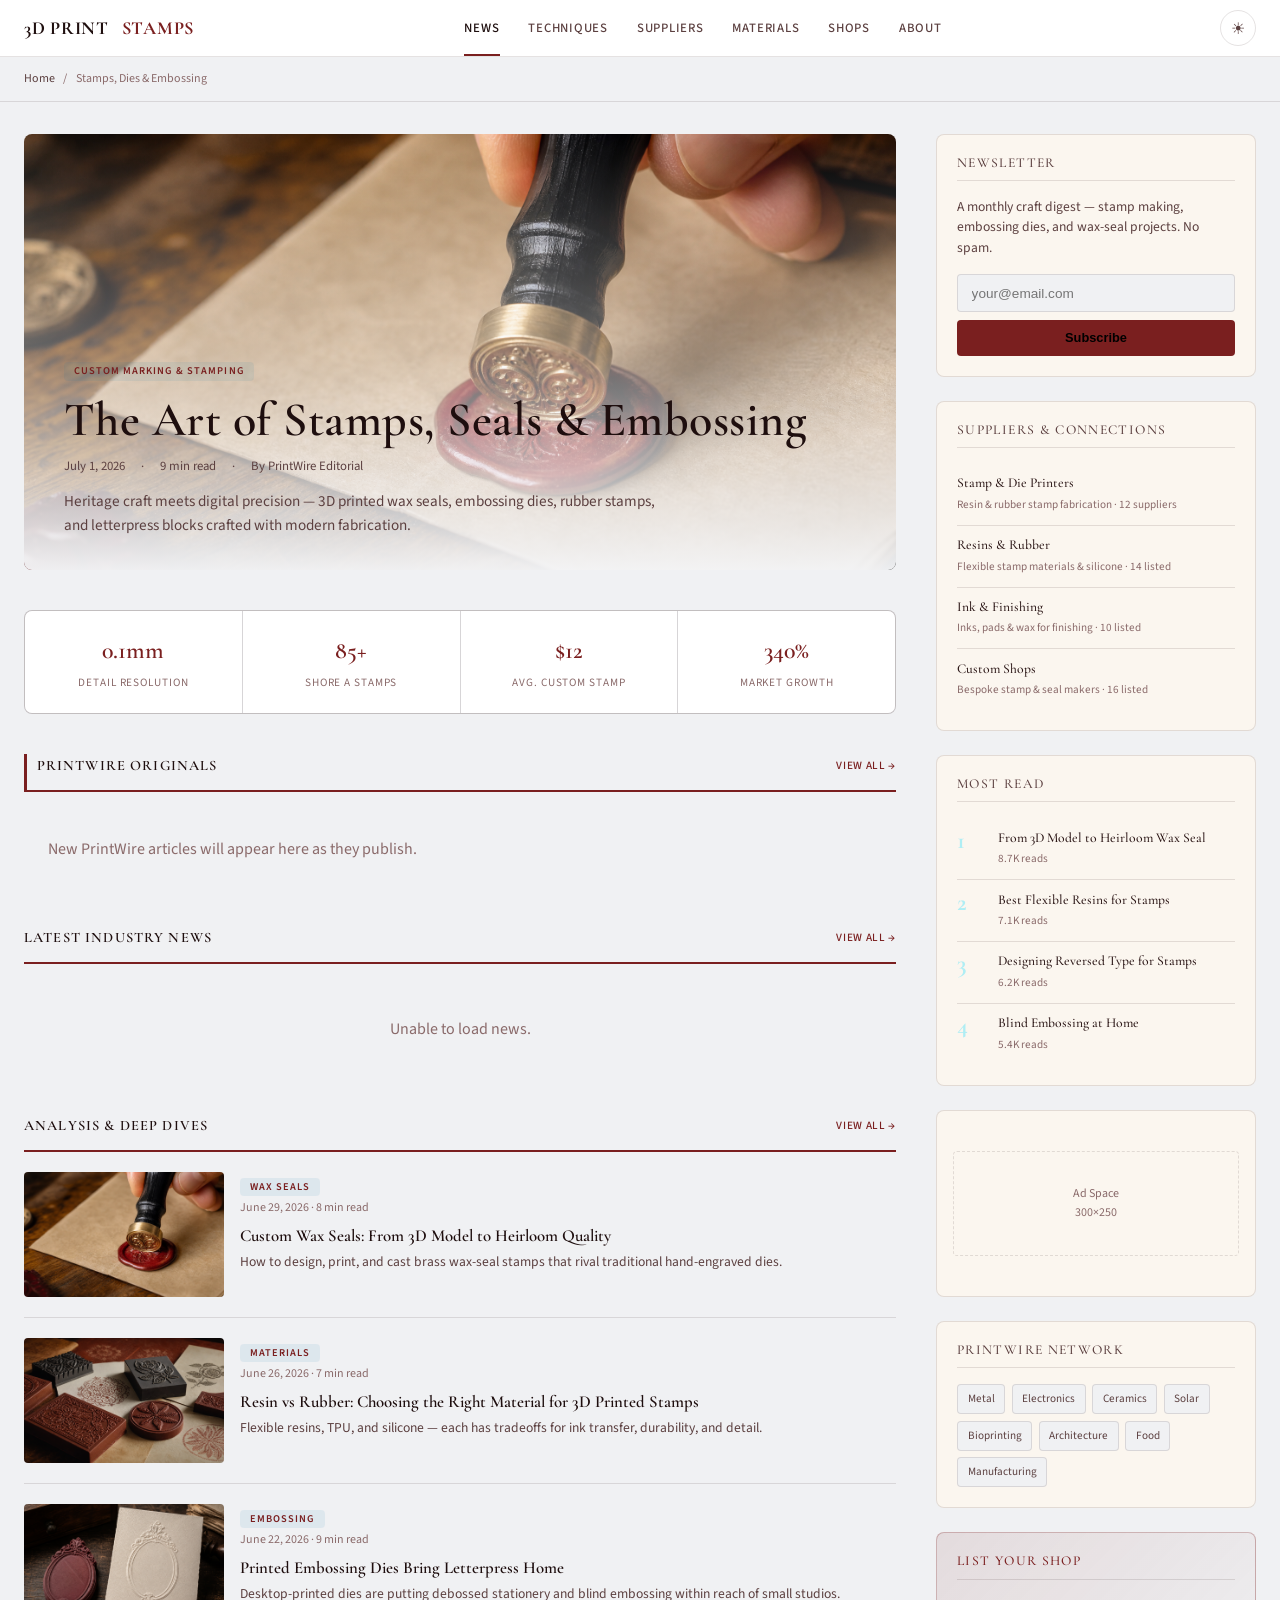
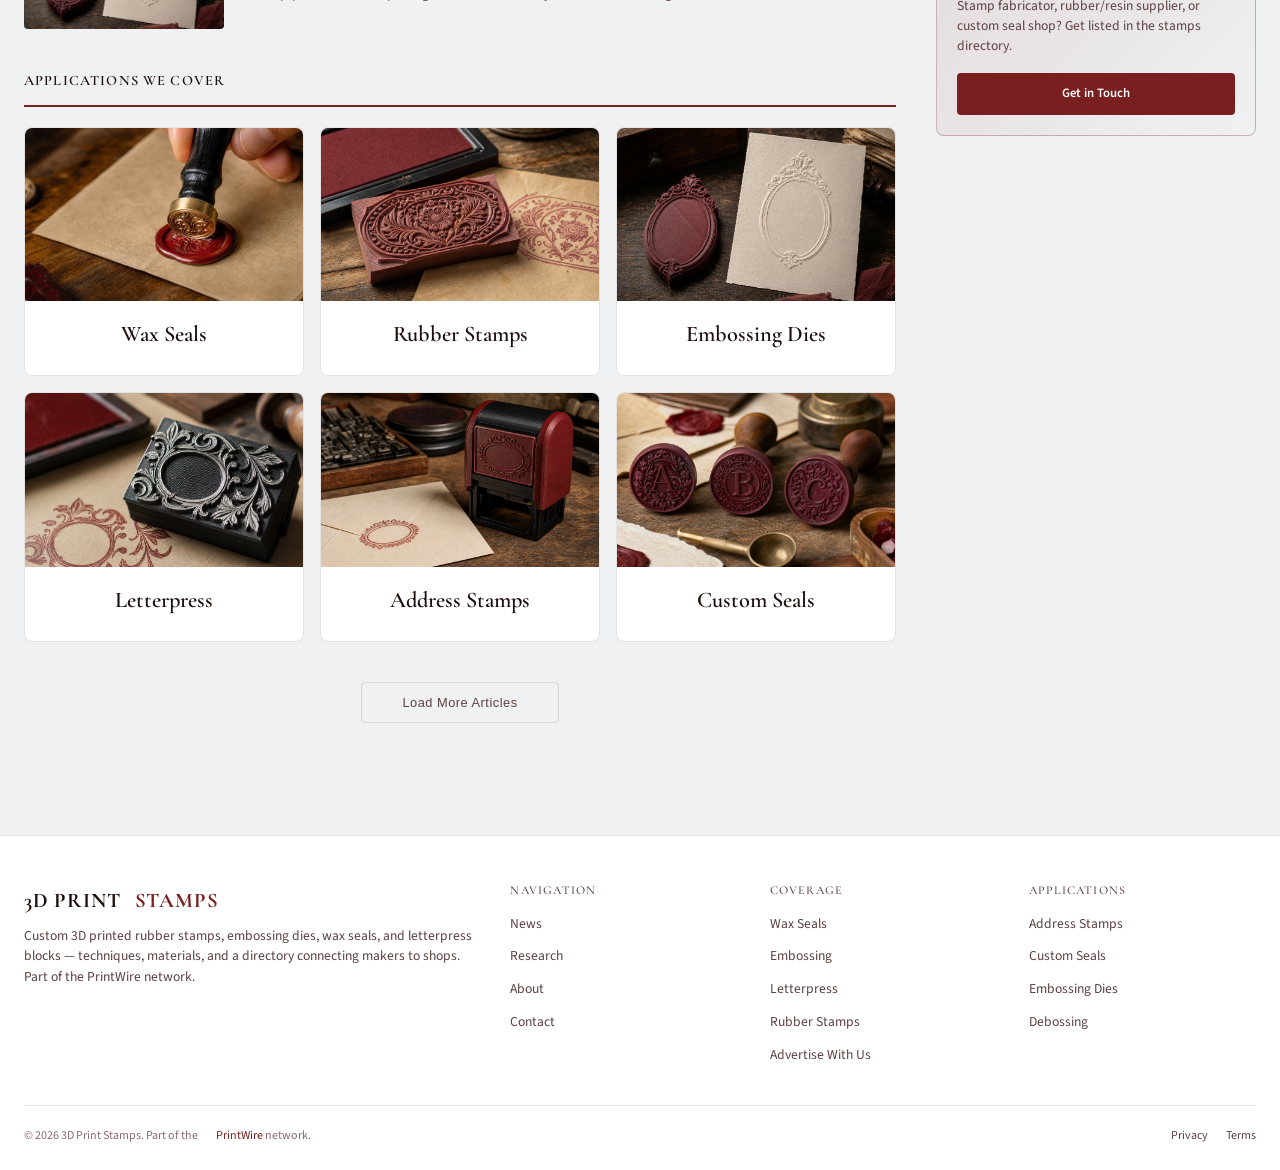
==== static/index.html @ 16e01144 "Rebuild 3dprintstamps.com onto editorial layout: Wax Seal scheme (oxblood #7A1F1F, parchment, Cormor" ====
<!DOCTYPE html>
<html lang="en">
<head>
  <meta charset="UTF-8">
  <meta name="viewport" content="width=device-width, initial-scale=1.0">
  <meta name="description" content="3D Print Stamps: custom 3D printed rubber stamps, embossing dies, wax seals, and letterpress blocks — techniques, materials, and a maker directory.">
  <title>3D Print Stamps — Stamps, Dies &amp; Embossing News &amp; Suppliers</title>
  <link rel="preconnect" href="https://fonts.googleapis.com">
  <link rel="preconnect" href="https://fonts.gstatic.com" crossorigin>
  <link href="https://fonts.googleapis.com/css2?family=Cormorant+Garamond:wght@400;500;600;700&family=Source+Sans+3:wght@400;500;600&display=swap" rel="stylesheet">
  <link rel="stylesheet" href="css/editorial.css">
  <link rel="icon" type="image/svg+xml" href="/favicon.svg">
  <meta property="og:type" content="website">
  <meta property="og:title" content="3D Print Stamps — Stamps, Dies &amp; Embossing News &amp; Suppliers">
  <meta property="og:description" content="3D Print Stamps: custom 3D printed rubber stamps, embossing dies, wax seals, and letterpress blocks — techniques, materials, and a maker directory.">
  <meta property="og:image" content="https://3dprintstamps.com/images/st01_wax_seal.png">
  <meta property="og:url" content="https://3dprintstamps.com/">
  <meta name="twitter:card" content="summary_large_image">
  <meta name="twitter:image" content="https://3dprintstamps.com/images/st01_wax_seal.png">
</head>
<body>

<header class="ed-header">
  <div class="ed-header-inner">
    <a href="index.html" class="ed-logo">
      3D&nbsp;PRINT&nbsp;<span class="ed-logo-accent">STAMPS</span>
    </a>
    <button class="ed-nav-toggle" aria-label="Menu" onclick="document.querySelector('.ed-nav').classList.toggle('open')">&#9776;</button>
    <nav class="ed-nav">
      <a href="index.html" class="active">News</a>
      <a href="/articles/">Techniques</a>
      <a href="#suppliers">Suppliers</a>
      <a href="#suppliers">Materials</a>
      <a href="#suppliers">Shops</a>
      <a href="about.html">About</a>
    </nav>
    <button class="ed-theme-toggle" id="themeToggle" aria-label="Toggle light/dark mode" title="Toggle light/dark mode">&#9790;</button>
  </div>
</header>

<div class="ed-breadcrumbs">
  <a href="index.html">Home</a> <span>/</span> Stamps, Dies &amp; Embossing
</div>

<div class="ed-layout">
  <div class="ed-main">

    <article class="ed-hero">
      <img src="images/st01_wax_seal.png" alt="3D printed wax seal and stamps">
      <div class="ed-hero-overlay"></div>
      <div class="ed-hero-content">
        <span class="ed-badge">Custom Marking &amp; Stamping</span>
        <h1><a href="#">The Art of Stamps, Seals &amp; Embossing</a></h1>
        <div class="ed-hero-meta">
          <span>July 1, 2026</span>
          <span>·</span>
          <span>9 min read</span>
          <span>·</span>
          <span>By PrintWire Editorial</span>
        </div>
        <p class="ed-hero-excerpt">Heritage craft meets digital precision — 3D printed wax seals, embossing dies, rubber stamps, and letterpress blocks crafted with modern fabrication.</p>
      </div>
    </article>

    <div class="ed-stats">
      <div class="ed-stat">
        <div class="ed-stat-value">0.1mm</div>
        <div class="ed-stat-label">Detail Resolution</div>
      </div>
      <div class="ed-stat">
        <div class="ed-stat-value">85+</div>
        <div class="ed-stat-label">Shore A Stamps</div>
      </div>
      <div class="ed-stat">
        <div class="ed-stat-value">$12</div>
        <div class="ed-stat-label">Avg. Custom Stamp</div>
      </div>
      <div class="ed-stat">
        <div class="ed-stat-value">340%</div>
        <div class="ed-stat-label">Market Growth</div>
      </div>
    </div>

    <div class="ed-section-label" style="border-left:3px solid var(--accent);padding-left:0.6rem;">
      PrintWire Originals
      <a href="/articles/">View All &rarr;</a>
    </div>
    <div class="ed-card-grid" id="pwOriginals">
      <div style="grid-column:1/-1;text-align:center;padding:2rem;color:var(--text-faint);">Loading PrintWire articles…</div>
    </div>

    <div class="ed-section-label">
      Latest Industry News
      <a href="#">View All &rarr;</a>
    </div>
    <div class="ed-card-grid" id="newsGrid">
      <div style="grid-column: 1/-1; text-align:center; padding:2rem; color:var(--text-faint);">Loading latest news…</div>
    </div>

    <div class="ed-section-label">
      Analysis &amp; Deep Dives
      <a href="#">View All &rarr;</a>
    </div>
    <div class="ed-list">
      <article class="ed-list-item">
        <img src="images/st01_wax_seal.png" alt="Wax Seals">
        <div>
          <span class="ed-badge">Wax Seals</span>
          <div class="ed-card-meta">June 29, 2026 · 8 min read</div>
          <h3><a href="#">Custom Wax Seals: From 3D Model to Heirloom Quality</a></h3>
          <p class="ed-card-excerpt">How to design, print, and cast brass wax-seal stamps that rival traditional hand-engraved dies.</p>
        </div>
      </article>
      <article class="ed-list-item">
        <img src="images/st08_rubber_resin.png" alt="Materials">
        <div>
          <span class="ed-badge">Materials</span>
          <div class="ed-card-meta">June 26, 2026 · 7 min read</div>
          <h3><a href="#">Resin vs Rubber: Choosing the Right Material for 3D Printed Stamps</a></h3>
          <p class="ed-card-excerpt">Flexible resins, TPU, and silicone — each has tradeoffs for ink transfer, durability, and detail.</p>
        </div>
      </article>
      <article class="ed-list-item">
        <img src="images/st03_embossing_die.png" alt="Embossing">
        <div>
          <span class="ed-badge">Embossing</span>
          <div class="ed-card-meta">June 22, 2026 · 9 min read</div>
          <h3><a href="#">Printed Embossing Dies Bring Letterpress Home</a></h3>
          <p class="ed-card-excerpt">Desktop-printed dies are putting debossed stationery and blind embossing within reach of small studios.</p>
        </div>
      </article>
    </div>

    <div class="ed-section-label">
      Applications We Cover
    </div>
    <div class="ed-card-grid" style="grid-template-columns: repeat(3, 1fr); gap: 1rem; margin-bottom: 2.5rem;">
      <a href="#" class="ed-card" style="text-align:center;">
        <img class="ed-card-img" src="images/st01_wax_seal.png" alt="Wax Seals">
        <div class="ed-card-body"><h3>Wax Seals</h3></div>
      </a>
      <a href="#" class="ed-card" style="text-align:center;">
        <img class="ed-card-img" src="images/st02_stamp_block.png" alt="Rubber Stamps">
        <div class="ed-card-body"><h3>Rubber Stamps</h3></div>
      </a>
      <a href="#" class="ed-card" style="text-align:center;">
        <img class="ed-card-img" src="images/st03_embossing_die.png" alt="Embossing Dies">
        <div class="ed-card-body"><h3>Embossing Dies</h3></div>
      </a>
      <a href="#" class="ed-card" style="text-align:center;">
        <img class="ed-card-img" src="images/st04_letterpress.png" alt="Letterpress">
        <div class="ed-card-body"><h3>Letterpress</h3></div>
      </a>
      <a href="#" class="ed-card" style="text-align:center;">
        <img class="ed-card-img" src="images/st06_address_stamp.png" alt="Address Stamps">
        <div class="ed-card-body"><h3>Address Stamps</h3></div>
      </a>
      <a href="#" class="ed-card" style="text-align:center;">
        <img class="ed-card-img" src="images/st05_custom_seal.png" alt="Custom Seals">
        <div class="ed-card-body"><h3>Custom Seals</h3></div>
      </a>
    </div>

    <div class="ed-load-more">
      <button>Load More Articles</button>
    </div>

  </div>

  <aside class="ed-sidebar">

    <div class="ed-sidebar-block ed-newsletter">
      <h4>Newsletter</h4>
      <p>A monthly craft digest — stamp making, embossing dies, and wax-seal projects. No spam.</p>
      <form action="https://api.web3forms.com/submit" method="POST" onsubmit="this.querySelector('button').textContent='Subscribed!';this.querySelector('button').disabled=true;">
        <input type="hidden" name="access_key" value="6f33053b-6d08-414b-9615-665f88c98da8">
        <input type="hidden" name="subject" value="Newsletter Signup — 3dprintstamps.com">
        <input type="hidden" name="from_name" value="Newsletter Signup">
        <input type="email" name="email" placeholder="your@email.com" required>
        <button type="submit">Subscribe</button>
      </form>
    </div>

    <div class="ed-sidebar-block" id="suppliers">
      <h4>Suppliers &amp; Connections</h4>
      <div class="ed-popular-item">
        <div>
          <h3><a href="#">Stamp &amp; Die Printers</a></h3>
          <div class="ed-popular-meta">Resin &amp; rubber stamp fabrication · 12 suppliers</div>
        </div>
      </div>
      <div class="ed-popular-item">
        <div>
          <h3><a href="#">Resins &amp; Rubber</a></h3>
          <div class="ed-popular-meta">Flexible stamp materials &amp; silicone · 14 listed</div>
        </div>
      </div>
      <div class="ed-popular-item">
        <div>
          <h3><a href="#">Ink &amp; Finishing</a></h3>
          <div class="ed-popular-meta">Inks, pads &amp; wax for finishing · 10 listed</div>
        </div>
      </div>
      <div class="ed-popular-item">
        <div>
          <h3><a href="#">Custom Shops</a></h3>
          <div class="ed-popular-meta">Bespoke stamp &amp; seal makers · 16 listed</div>
        </div>
      </div>
    </div>

    <div class="ed-sidebar-block">
      <h4>Most Read</h4>
      <div class="ed-popular-item">
        <span class="ed-popular-num">1</span>
        <div>
          <h3><a href="#">From 3D Model to Heirloom Wax Seal</a></h3>
          <div class="ed-popular-meta">8.7K reads</div>
        </div>
      </div>
      <div class="ed-popular-item">
        <span class="ed-popular-num">2</span>
        <div>
          <h3><a href="#">Best Flexible Resins for Stamps</a></h3>
          <div class="ed-popular-meta">7.1K reads</div>
        </div>
      </div>
      <div class="ed-popular-item">
        <span class="ed-popular-num">3</span>
        <div>
          <h3><a href="#">Designing Reversed Type for Stamps</a></h3>
          <div class="ed-popular-meta">6.2K reads</div>
        </div>
      </div>
      <div class="ed-popular-item">
        <span class="ed-popular-num">4</span>
        <div>
          <h3><a href="#">Blind Embossing at Home</a></h3>
          <div class="ed-popular-meta">5.4K reads</div>
        </div>
      </div>
    </div>

    <div class="ed-sidebar-block" style="text-align:center; color: var(--text-faint); font-size: 0.75rem; padding: 2.5rem 1rem;">
      <div style="border: 1px dashed var(--border); border-radius: 4px; padding: 2rem 1rem;">
        Ad Space<br>300×250
      </div>
    </div>

    <div class="ed-sidebar-block">
      <h4>PrintWire Network</h4>
      <div class="ed-network-links">
        <a href="https://dmls3d.com">Metal</a>
        <a href="https://3dprintcircuitry.com">Electronics</a>
        <a href="https://3dprintceramics.com">Ceramics</a>
        <a href="https://3dprintsolar.com">Solar</a>
        <a href="https://3dprinttissue.com">Bioprinting</a>
        <a href="https://3dprintarchitecture.com">Architecture</a>
        <a href="https://3dprintfood.com">Food</a>
        <a href="https://sendcutship.com">Manufacturing</a>
      </div>
    </div>

    <div class="ed-sidebar-block" style="background: linear-gradient(135deg, var(--accent-dim), transparent); border-color: var(--border-accent);">
      <h4 style="color: var(--accent);">List Your Shop</h4>
      <p style="font-size: 0.85rem; color: var(--text-dim); margin-bottom: 1rem; line-height: 1.5;">Stamp fabricator, rubber/resin supplier, or custom seal shop? Get listed in the stamps directory.</p>
      <a href="contact.html" style="display:block;text-align:center;padding:0.65rem;background:var(--accent);border-radius:4px;color:#fff;font-weight:600;font-size:0.8rem;transition:background 0.25s;" onmouseover="this.style.background='var(--accent-dark)'" onmouseout="this.style.background='var(--accent)'">Get in Touch</a>
    </div>

  </aside>
</div>

<footer class="ed-footer">
  <div class="ed-footer-inner">
    <div class="ed-footer-brand">
      <div class="ed-logo" style="font-size:1.3rem; margin-bottom: 0.5rem;">3D&nbsp;PRINT&nbsp;<span class="ed-logo-accent">STAMPS</span></div>
      <p>Custom 3D printed rubber stamps, embossing dies, wax seals, and letterpress blocks — techniques, materials, and a directory connecting makers to shops. Part of the PrintWire network.</p>
    </div>
    <div>
      <h4>Navigation</h4>
      <ul>
        <li><a href="index.html">News</a></li>
        <li><a href="/articles/">Research</a></li>
        <li><a href="about.html">About</a></li>
        <li><a href="contact.html">Contact</a></li>
      </ul>
    </div>
    <div>
      <h4>Coverage</h4>
      <ul>
        <li><a href="#">Wax Seals</a></li>
        <li><a href="#">Embossing</a></li>
        <li><a href="#">Letterpress</a></li>
        <li><a href="#">Rubber Stamps</a></li>
        <li><a href="advertise.html">Advertise With Us</a></li>
      </ul>
    </div>
    <div>
      <h4>Applications</h4>
      <ul>
        <li><a href="#">Address Stamps</a></li>
        <li><a href="#">Custom Seals</a></li>
        <li><a href="#">Embossing Dies</a></li>
        <li><a href="#">Debossing</a></li>
      </ul>
    </div>
  </div>
  <div class="ed-footer-bottom">
    <span>&copy; 2026 3D Print Stamps. Part of the <a href="https://3dprint.space" style="color:var(--accent);">PrintWire</a> network.</span>
    <span>
      <a href="#">Privacy</a>
      <a href="#">Terms</a>
    </span>
  </div>
</footer>

<script>
document.querySelector('.ed-nav-toggle')?.addEventListener('click', () => {
  document.querySelector('.ed-nav').classList.toggle('open');
});

(function() {
  const btn = document.getElementById('themeToggle');
  const root = document.documentElement;
  function setTheme(theme) {
    root.setAttribute('data-theme', theme);
    localStorage.setItem('ed-theme', theme);
    btn.innerHTML = theme === 'dark' ? '&#9790;' : '&#9728;';
    btn.title = theme === 'dark' ? 'Switch to light mode' : 'Switch to dark mode';
  }
  const saved = localStorage.getItem('ed-theme');
  setTheme(saved || 'light');
  btn.addEventListener('click', () => {
    const current = root.getAttribute('data-theme') || 'light';
    setTheme(current === 'dark' ? 'light' : 'dark');
  });
})();

(function() {
  var grid = document.getElementById('newsGrid');
  var orig = document.getElementById('pwOriginals');

  var feeds = [
    { url: 'https://news.google.com/rss/search?q=3D+printed+rubber+stamp+custom&hl=en-US&gl=US&ceid=US:en', name: 'Google News' },
    { url: 'https://news.google.com/rss/search?q=embossing+die+letterpress+3D+printing&hl=en-US&gl=US&ceid=US:en', name: 'Google News' },
    { url: 'https://news.google.com/rss/search?q=wax+seal+stamp+maker&hl=en-US&gl=US&ceid=US:en', name: 'Google News' },
    { url: 'https://3dprintingindustry.com/feed/', name: '3DPI' }
  ];

  var api = 'https://api.rss2json.com/v1/api.json?rss_url=';
  var rss = [];
  var localArts = [];
  var loaded = 0;
  var total = feeds.length;
  var fallbackImgs = ['images/st01_wax_seal.png','images/st02_stamp_block.png','images/st03_embossing_die.png','images/st04_letterpress.png','images/st05_custom_seal.png','images/st06_address_stamp.png','images/st07_die_detail.png','images/st08_rubber_resin.png','images/st09_maker_seal.png'];

  function stripHtml(html) {
    var dv = document.createElement('div'); dv.innerHTML = html;
    return dv.textContent || '';
  }
  function esc(s) {
    var dv = document.createElement('div'); dv.appendChild(document.createTextNode(s));
    return dv.innerHTML;
  }
  function card(a, i) {
    var img = a.img || fallbackImgs[i % fallbackImgs.length];
    var fb = fallbackImgs[(i+1) % fallbackImgs.length];
    var open = a.local
      ? 'onclick="location.href=\'' + esc(a.link) + '\'"'
      : 'onclick="window.open(\'' + esc(a.link) + '\',\'_blank\',\'noopener\')"';
    var linkAttrs = a.local ? 'href="' + esc(a.link) + '"'
      : 'href="' + esc(a.link) + '" target="_blank" rel="noopener"';
    var badge = a.local
      ? '<span class="ed-badge" style="background:var(--accent);color:#fff;">' + esc(a.source) + '</span>'
      : '<span class="ed-badge">' + esc(a.source) + '</span>';
    return '<article class="ed-card" style="cursor:pointer" ' + open + '>' +
      '<img class="ed-card-img" src="' + esc(img) + '" alt="" loading="lazy" onerror="this.onerror=null;this.src=\'' + fb + '\'">' +
      '<div class="ed-card-body">' + badge +
        '<div class="ed-card-meta">' + esc(a.dateStr || '') + '</div>' +
        '<h3><a ' + linkAttrs + ' onclick="event.stopPropagation()">' + esc(a.title) + '</a></h3>' +
        '<p class="ed-card-excerpt">' + esc(a.desc) + '</p>' +
      '</div></article>';
  }

  var localReady = fetch('network.json', { cache: 'no-store' })
    .then(function(r){ return r.ok ? r.json() : []; })
    .then(function(items){
      (items || []).forEach(function(it, i){
        localArts.push({ title: it.title, link: it.url, desc: it.summary || '',
          date: it.iso, dateStr: it.date, source: (it.origin || 'PrintWire'), local: true,
          img: it.img || fallbackImgs[i % fallbackImgs.length] });
      });
      if (orig) {
        orig.innerHTML = localArts.length
          ? localArts.slice(0, 6).map(card).join('')
          : '<div style="grid-column:1/-1;padding:1.5rem;color:var(--text-faint);">New PrintWire articles will appear here as they publish.</div>';
      }
    })
    .catch(function(){ if (orig) orig.innerHTML = ''; });

  var timeout = setTimeout(finish, 8000);
  feeds.forEach(function(feed) {
    fetch(api + encodeURIComponent(feed.url))
      .then(function(r){ return r.json(); })
      .then(function(data){
        if (data.status === 'ok' && data.items) {
          data.items.forEach(function(item){
            rss.push({ title: item.title, link: item.link,
              desc: stripHtml(item.description).substring(0,140) + '…',
              date: item.pubDate, source: feed.name, local: false,
              img: item.thumbnail || (item.enclosure && item.enclosure.link) || '' });
          });
        }
      })
      .catch(function(){})
      .then(function(){ loaded++; if (loaded === total) { clearTimeout(timeout); finish(); } });
  });

  var done = false;
  function finish(){ if (done) return; done = true; localReady.then(render); }
  function render(){
    if (!grid) return;
    var merged = localArts.concat(rss);
    merged.forEach(function(a){ if (!a.dateStr && a.date) a.dateStr = new Date(a.date).toLocaleDateString('en-US',{year:'numeric',month:'short',day:'numeric'}); });
    merged.sort(function(a,b){ return new Date(b.date) - new Date(a.date); });
    var top = merged.slice(0, 8);
    grid.innerHTML = top.length
      ? top.map(card).join('')
      : '<div style="grid-column:1/-1;text-align:center;padding:2rem;color:var(--text-faint);">Unable to load news.</div>';
  }
})();
</script>
</body>
</html>
---- static/css/editorial.css ----
/* ============================================
   3dprintmetal.com — Editorial Layout
   Inspired by 3dnatives.com, modernized
   ============================================ */

/* ── Shared Tokens ───────────────────────────── */
:root {
  --accent: #00a8cc;
  --accent-dark: #008fad;
  --accent-dim: rgba(0,168,204,0.12);
  --red: #e53e3e;
  --radius: 8px;
  --radius-sm: 4px;
  --font-display: 'Oswald', sans-serif;
  --font-body: 'Inter', sans-serif;
  --transition: 0.25s cubic-bezier(0.4,0,0.2,1);
}

/* ── Dark Mode (default) ─────────────────────── */
:root, [data-theme="dark"] {
  --bg: #08090f;
  --bg-surface: #0e1019;
  --bg-card: #141620;
  --bg-card-hover: #1a1d2e;
  --bg-sidebar: #0f1118;
  --text: #e2e4e8;
  --text-dim: #8a8f9d;
  --text-faint: #555a68;
  --heading: #ffffff;
  --border: rgba(255,255,255,0.06);
  --border-accent: rgba(0,168,204,0.2);
  --shadow: 0 1px 3px rgba(0,0,0,0.4);
  --shadow-hover: 0 8px 24px rgba(0,0,0,0.5);
  --header-bg: rgba(8,9,15,0.92);
  --badge-bg: rgba(0,168,204,0.12);
  --input-bg: #0a0b12;
}

/* ── Light Mode ──────────────────────────────── */
[data-theme="light"] {
  --accent: #0077a8;
  --accent-dark: #005f85;
  --accent-dim: rgba(0,119,168,0.08);
  --bg: #f5f6f8;
  --bg-surface: #ffffff;
  --bg-card: #ffffff;
  --bg-card-hover: #f0f1f3;
  --bg-sidebar: #fafbfc;
  --text: #2d3748;
  --text-dim: #5a6577;
  --text-faint: #8e96a4;
  --heading: #1a202c;
  --border: rgba(0,0,0,0.08);
  --border-accent: rgba(0,119,168,0.2);
  --shadow: 0 1px 3px rgba(0,0,0,0.06);
  --shadow-hover: 0 8px 24px rgba(0,0,0,0.1);
  --header-bg: rgba(255,255,255,0.95);
  --badge-bg: rgba(0,119,168,0.08);
  --input-bg: #f0f1f3;
}

/* System preference when no manual choice */
@media (prefers-color-scheme: light) {
  :root:not([data-theme]) {
    --accent: #0077a8;
    --accent-dark: #005f85;
    --accent-dim: rgba(0,119,168,0.08);
    --bg: #f5f6f8;
    --bg-surface: #ffffff;
    --bg-card: #ffffff;
    --bg-card-hover: #f0f1f3;
    --bg-sidebar: #fafbfc;
    --text: #2d3748;
    --text-dim: #5a6577;
    --text-faint: #8e96a4;
    --heading: #1a202c;
    --border: rgba(0,0,0,0.08);
    --border-accent: rgba(0,119,168,0.2);
    --shadow: 0 1px 3px rgba(0,0,0,0.06);
    --shadow-hover: 0 8px 24px rgba(0,0,0,0.1);
    --header-bg: rgba(255,255,255,0.95);
    --badge-bg: rgba(0,119,168,0.08);
    --input-bg: #f0f1f3;
  }
}

/* ── Reset ───────────────────────────────────── */
*,*::before,*::after { margin:0;padding:0;box-sizing:border-box; }
html { scroll-behavior:smooth; font-size:16px; }
body {
  font-family: var(--font-body);
  color: var(--text);
  background: var(--input-bg);
  line-height: 1.65;
  -webkit-font-smoothing: antialiased;
  overflow-x: hidden;
}
a { color: inherit; text-decoration: none; }
img { max-width: 100%; display: block; }

/* ── Typography ──────────────────────────────── */
h1,h2,h3,h4 { font-family: var(--font-display); font-weight: 600; line-height: 1.15; color: var(--heading); }
h1 { font-size: clamp(2rem, 5vw, 3rem); letter-spacing: 0.01em; }
h2 { font-size: clamp(1.5rem, 3.5vw, 2.2rem); }
h3 { font-size: clamp(1.1rem, 2vw, 1.4rem); }
h4 { font-size: 0.85rem; text-transform: uppercase; letter-spacing: 0.1em; color: var(--text-dim); font-weight: 500; }

/* ── Header ──────────────────────────────────── */
.ed-header {
  position: sticky; top: 0; z-index: 100;
  background: var(--header-bg);
  backdrop-filter: blur(16px);
  border-bottom: 1px solid var(--border);
}
.ed-header-inner {
  max-width: 1280px;
  margin: 0 auto;
  display: flex;
  align-items: center;
  justify-content: space-between;
  padding: 0 1.5rem;
  height: 56px;
}
.ed-logo {
  font-family: var(--font-display);
  font-size: 1.15rem;
  font-weight: 700;
  color: var(--heading);
  letter-spacing: 0.04em;
  display: flex; align-items: center; gap: 0.5rem;
}
.ed-logo-accent { color: var(--accent); }
.ed-nav { display: flex; gap: 0; align-items: center; }
.ed-nav a {
  padding: 0 0.9rem;
  font-size: 0.8rem;
  font-weight: 500;
  color: var(--text-dim);
  text-transform: uppercase;
  letter-spacing: 0.06em;
  transition: color var(--transition);
  line-height: 56px;
  position: relative;
}
.ed-nav a:hover, .ed-nav a.active { color: var(--heading); }
.ed-nav a.active::after {
  content: ''; position: absolute; bottom: 0; left: 0.9rem; right: 0.9rem;
  height: 2px; background: var(--accent);
}
.ed-nav-toggle {
  display: none; background: none; border: none; color: var(--text);
  font-size: 1.5rem; cursor: pointer; padding: 0.5rem;
}

/* Theme toggle */
.ed-theme-toggle {
  background: none; border: 1px solid var(--border);
  color: var(--text-dim); cursor: pointer;
  width: 36px; height: 36px;
  border-radius: 50%;
  display: flex; align-items: center; justify-content: center;
  font-size: 1rem;
  transition: all var(--transition);
  margin-left: 0.5rem;
  flex-shrink: 0;
}
.ed-theme-toggle:hover { border-color: var(--accent); color: var(--accent); }

/* ── Breadcrumbs ─────────────────────────────── */
.ed-breadcrumbs {
  max-width: 1280px; margin: 0 auto;
  padding: 0.75rem 1.5rem;
  font-size: 0.75rem;
  color: var(--text-faint);
  border-bottom: 1px solid var(--border);
}
.ed-breadcrumbs a { color: var(--text-dim); transition: color var(--transition); }
.ed-breadcrumbs a:hover { color: var(--accent); }
.ed-breadcrumbs span { margin: 0 0.4rem; }

/* ── Layout ──────────────────────────────────── */
.ed-layout {
  max-width: 1280px;
  margin: 0 auto;
  display: grid;
  grid-template-columns: 1fr 320px;
  gap: 2.5rem;
  padding: 2rem 1.5rem;
  align-items: start;
}
.ed-main { min-width: 0; }
.ed-sidebar { position: sticky; top: 72px; }

/* ── Hero / Featured Story ───────────────────── */
.ed-hero {
  margin-bottom: 2.5rem;
  position: relative;
  border-radius: var(--radius);
  overflow: hidden;
  background: var(--bg-card);
}
.ed-hero img {
  width: 100%;
  aspect-ratio: 16/8;
  object-fit: cover;
  display: block;
}
.ed-hero-overlay {
  position: absolute; inset: 0;
  background: linear-gradient(0deg, rgba(8,9,15,0.95) 0%, rgba(8,9,15,0.3) 50%, transparent 100%);
}
[data-theme="light"] .ed-hero-overlay {
  background: linear-gradient(0deg, rgba(245,246,248,0.97) 0%, rgba(245,246,248,0.4) 50%, transparent 100%);
}
.ed-hero-content {
  position: absolute;
  bottom: 0; left: 0; right: 0;
  padding: 2rem 2.5rem;
}
.ed-hero .ed-badge { margin-bottom: 0.75rem; }
.ed-hero h1 { margin-bottom: 0.5rem; }
.ed-hero h1 a { color: var(--heading); transition: color var(--transition); }
.ed-hero h1 a:hover { color: var(--accent); }
.ed-hero-meta {
  font-size: 0.8rem;
  color: var(--text-dim);
  display: flex; gap: 1rem; align-items: center;
}
.ed-hero-excerpt {
  margin-top: 0.75rem;
  font-size: 0.95rem;
  color: var(--text-dim);
  line-height: 1.6;
  max-width: 600px;
}

/* ── Badge / Tag ─────────────────────────────── */
.ed-badge {
  display: inline-block;
  font-size: 0.65rem;
  font-weight: 600;
  text-transform: uppercase;
  letter-spacing: 0.1em;
  padding: 0.25rem 0.6rem;
  border-radius: var(--radius-sm);
  background: var(--badge-bg);
  color: var(--accent);
  line-height: 1;
}
.ed-badge.red { background: rgba(255,68,68,0.12); color: var(--red); }

/* ── Section Label ───────────────────────────── */
.ed-section-label {
  font-family: var(--font-display);
  font-size: 0.9rem;
  font-weight: 600;
  text-transform: uppercase;
  letter-spacing: 0.08em;
  color: var(--heading);
  margin-bottom: 1.25rem;
  padding-bottom: 0.75rem;
  border-bottom: 2px solid var(--accent);
  display: flex;
  align-items: center;
  justify-content: space-between;
}
.ed-section-label a {
  font-family: var(--font-body);
  font-size: 0.7rem;
  font-weight: 500;
  color: var(--accent);
  text-transform: uppercase;
  letter-spacing: 0.06em;
}

/* ── Article Cards ───────────────────────────── */
.ed-card-grid {
  display: grid;
  grid-template-columns: repeat(2, 1fr);
  gap: 1.5rem;
  margin-bottom: 2.5rem;
}
.ed-card {
  background: var(--bg-card);
  border-radius: var(--radius);
  overflow: hidden;
  border: 1px solid var(--border);
  transition: transform var(--transition), box-shadow var(--transition), border-color var(--transition);
}
.ed-card:hover {
  transform: translateY(-2px);
  box-shadow: var(--shadow-hover);
  border-color: var(--border-accent);
}
.ed-card-img {
  aspect-ratio: 16/10;
  object-fit: cover;
  width: 100%;
}
.ed-card-body { padding: 1.25rem; }
.ed-card-body .ed-badge { margin-bottom: 0.65rem; }
.ed-card-body h3 { margin-bottom: 0.5rem; }
.ed-card-body h3 a { color: var(--heading); transition: color var(--transition); }
.ed-card-body h3 a:hover { color: var(--accent); }
.ed-card-meta {
  font-size: 0.75rem;
  color: var(--text-faint);
  margin-bottom: 0.5rem;
}
.ed-card-excerpt {
  font-size: 0.85rem;
  color: var(--text-dim);
  line-height: 1.55;
  display: -webkit-box;
  -webkit-line-clamp: 3;
  -webkit-box-orient: vertical;
  overflow: hidden;
}

/* ── Article List (compact) ──────────────────── */
.ed-list { display: flex; flex-direction: column; gap: 1.25rem; margin-bottom: 2.5rem; }
.ed-list-item {
  display: grid;
  grid-template-columns: 200px 1fr;
  gap: 1rem;
  padding-bottom: 1.25rem;
  border-bottom: 1px solid var(--border);
  align-items: start;
}
.ed-list-item:last-child { border-bottom: none; padding-bottom: 0; }
.ed-list-item img {
  aspect-ratio: 16/10;
  object-fit: cover;
  border-radius: var(--radius-sm);
  width: 100%;
}
.ed-list-item h3 { font-size: 1.05rem; margin-bottom: 0.35rem; }
.ed-list-item h3 a { color: var(--heading); transition: color var(--transition); }
.ed-list-item h3 a:hover { color: var(--accent); }

/* ── Sidebar ─────────────────────────────────── */
.ed-sidebar-block {
  background: var(--bg-sidebar);
  border: 1px solid var(--border);
  border-radius: var(--radius);
  padding: 1.25rem;
  margin-bottom: 1.5rem;
}
.ed-sidebar-block h4 {
  margin-bottom: 1rem;
  padding-bottom: 0.6rem;
  border-bottom: 1px solid var(--border);
}

/* Newsletter widget */
.ed-newsletter p { font-size: 0.85rem; color: var(--text-dim); margin-bottom: 1rem; line-height: 1.5; }
.ed-newsletter input[type="email"] {
  width: 100%;
  padding: 0.65rem 0.85rem;
  background: var(--input-bg);
  border: 1px solid var(--border);
  border-radius: var(--radius-sm);
  color: var(--text);
  font-size: 0.85rem;
  margin-bottom: 0.5rem;
  transition: border-color var(--transition);
}
.ed-newsletter input[type="email"]:focus { outline: none; border-color: var(--accent); }
.ed-newsletter button {
  width: 100%;
  padding: 0.65rem;
  background: var(--accent);
  border: none;
  border-radius: var(--radius-sm);
  color: #000;
  font-weight: 600;
  font-size: 0.8rem;
  cursor: pointer;
  transition: background var(--transition);
}
.ed-newsletter button:hover { background: var(--accent-dark); }

/* Popular posts widget */
.ed-popular-item {
  display: flex;
  gap: 0.75rem;
  padding: 0.65rem 0;
  border-bottom: 1px solid var(--border);
  align-items: start;
}
.ed-popular-item:last-child { border-bottom: none; }
.ed-popular-num {
  font-family: var(--font-display);
  font-size: 1.5rem;
  font-weight: 700;
  color: var(--accent-dim);
  line-height: 1;
  min-width: 1.8rem;
  color: rgba(0,217,255,0.3);
}
.ed-popular-item h3 { font-size: 0.85rem; font-weight: 500; line-height: 1.35; }
.ed-popular-item h3 a { color: var(--text); }
.ed-popular-item h3 a:hover { color: var(--accent); }
.ed-popular-meta { font-size: 0.7rem; color: var(--text-faint); margin-top: 0.2rem; }

/* Network links widget */
.ed-network-links { display: flex; flex-wrap: wrap; gap: 0.4rem; }
.ed-network-links a {
  font-size: 0.7rem;
  padding: 0.3rem 0.6rem;
  background: var(--input-bg);
  border: 1px solid var(--border);
  border-radius: var(--radius-sm);
  color: var(--text-dim);
  transition: all var(--transition);
}
.ed-network-links a:hover { border-color: var(--accent); color: var(--accent); }

/* ── Load More ───────────────────────────────── */
.ed-load-more {
  text-align: center;
  margin: 2rem 0;
}
.ed-load-more button {
  padding: 0.75rem 2.5rem;
  background: transparent;
  border: 1px solid var(--border);
  border-radius: var(--radius-sm);
  color: var(--text-dim);
  font-size: 0.8rem;
  font-weight: 500;
  cursor: pointer;
  letter-spacing: 0.04em;
  transition: all var(--transition);
}
.ed-load-more button:hover {
  border-color: var(--accent);
  color: var(--accent);
}

/* ── Stats Bar ───────────────────────────────── */
.ed-stats {
  display: grid;
  grid-template-columns: repeat(4, 1fr);
  gap: 1px;
  background: var(--border);
  border: 1px solid var(--border);
  border-radius: var(--radius);
  overflow: hidden;
  margin-bottom: 2.5rem;
}
.ed-stat {
  background: var(--bg-card);
  padding: 1.25rem;
  text-align: center;
}
.ed-stat-value {
  font-family: var(--font-display);
  font-size: 1.5rem;
  font-weight: 600;
  color: var(--accent);
}
.ed-stat-label {
  font-size: 0.7rem;
  text-transform: uppercase;
  letter-spacing: 0.08em;
  color: var(--text-faint);
  margin-top: 0.25rem;
}

/* ── Page Hero (inner pages) ─────────────────── */
.ed-page-hero {
  position: relative;
  border-radius: var(--radius);
  overflow: hidden;
  margin-bottom: 2.5rem;
  background: var(--bg-card);
}
.ed-page-hero img {
  width: 100%; aspect-ratio: 16/6; object-fit: cover;
}
.ed-page-hero-overlay {
  position: absolute; inset: 0;
  background: linear-gradient(0deg, rgba(8,9,15,0.9) 0%, rgba(8,9,15,0.4) 60%, transparent 100%);
}
[data-theme="light"] .ed-page-hero-overlay {
  background: linear-gradient(0deg, rgba(245,246,248,0.95) 0%, rgba(245,246,248,0.5) 60%, transparent 100%);
}
.ed-page-hero-content {
  position: absolute; bottom: 0; left: 0; right: 0;
  padding: 2rem 2.5rem;
}
.ed-page-hero h1 { margin-bottom: 0.5rem; }
.ed-page-hero p { color: var(--text-dim); font-size: 1rem; max-width: 600px; }

/* ── Content Sections ────────────────────────── */
.ed-content { max-width: 1280px; margin: 0 auto; padding: 0 1.5rem; }
.ed-content-narrow { max-width: 860px; margin: 0 auto; padding: 0 1.5rem; }
.ed-section { margin-bottom: 3rem; }
.ed-section p { color: var(--text-dim); line-height: 1.75; margin-bottom: 1rem; font-size: 0.95rem; }
.ed-section p:last-child { margin-bottom: 0; }

/* Two-column content block */
.ed-two-col {
  display: grid;
  grid-template-columns: 1fr 1fr;
  gap: 2.5rem;
  align-items: start;
  margin-bottom: 2.5rem;
}
.ed-two-col img { border-radius: var(--radius); width: 100%; }

/* Content cards (mission, values, etc.) */
.ed-content-card {
  background: var(--bg-card);
  border: 1px solid var(--border);
  border-radius: var(--radius);
  padding: 1.75rem;
  transition: border-color var(--transition);
}
.ed-content-card:hover { border-color: var(--border-accent); }
.ed-content-card h3 { margin-bottom: 0.75rem; font-size: 1.15rem; }
.ed-content-card p { margin-bottom: 0; }
.ed-content-card .ed-icon {
  font-size: 1.5rem; margin-bottom: 0.75rem; display: block;
}
.ed-grid-2 { display: grid; grid-template-columns: 1fr 1fr; gap: 1.5rem; margin-bottom: 2.5rem; }
.ed-grid-3 { display: grid; grid-template-columns: repeat(3, 1fr); gap: 1.5rem; margin-bottom: 2.5rem; }
.ed-grid-4 { display: grid; grid-template-columns: repeat(4, 1fr); gap: 1.25rem; margin-bottom: 2.5rem; }

/* Service detail cards */
.ed-service-detail {
  display: grid;
  grid-template-columns: 280px 1fr;
  gap: 1.5rem;
  background: var(--bg-card);
  border: 1px solid var(--border);
  border-radius: var(--radius);
  overflow: hidden;
  margin-bottom: 1.25rem;
  transition: border-color var(--transition);
}
.ed-service-detail:hover { border-color: var(--border-accent); }
.ed-service-detail img { width: 100%; height: 100%; object-fit: cover; }
.ed-service-detail-body { padding: 1.5rem 1.5rem 1.5rem 0; }
.ed-service-detail-body h3 { margin-bottom: 0.5rem; }

/* Timeline */
.ed-timeline { position: relative; padding-left: 2.5rem; margin-bottom: 2.5rem; }
.ed-timeline::before {
  content: ''; position: absolute; left: 0.75rem; top: 0; bottom: 0;
  width: 2px; background: var(--border);
}
.ed-timeline-step {
  position: relative; margin-bottom: 2rem; padding-bottom: 0;
}
.ed-timeline-step:last-child { margin-bottom: 0; }
.ed-timeline-num {
  position: absolute; left: -2.5rem; top: 0;
  width: 1.5rem; height: 1.5rem;
  background: var(--accent);
  color: #000;
  border-radius: 50%;
  font-size: 0.7rem;
  font-weight: 700;
  display: flex; align-items: center; justify-content: center;
}
.ed-timeline-step h3 { font-size: 1.05rem; margin-bottom: 0.35rem; }

/* Forms */
.ed-form { max-width: 100%; }
.ed-form-group { margin-bottom: 1rem; }
.ed-form-group label {
  display: block; font-size: 0.8rem; font-weight: 500;
  color: var(--text-dim); margin-bottom: 0.35rem;
}
.ed-form-group .required { color: var(--red); }
.ed-form-group input, .ed-form-group textarea, .ed-form-group select {
  width: 100%;
  padding: 0.7rem 0.9rem;
  background: var(--input-bg);
  border: 1px solid var(--border);
  border-radius: var(--radius-sm);
  color: var(--text);
  font-family: var(--font-body);
  font-size: 0.9rem;
  transition: border-color var(--transition);
}
.ed-form-group input:focus, .ed-form-group textarea:focus, .ed-form-group select:focus {
  outline: none; border-color: var(--accent);
}
.ed-form-group textarea { resize: vertical; }
.ed-form-submit {
  padding: 0.75rem 2rem;
  background: var(--accent);
  border: none;
  border-radius: var(--radius-sm);
  color: #000;
  font-weight: 600;
  font-size: 0.9rem;
  cursor: pointer;
  transition: background var(--transition);
}
.ed-form-submit:hover { background: var(--accent-dark); }

/* CTA Banner */
.ed-cta-banner {
  background: var(--bg-card);
  border: 1px solid var(--border-accent);
  border-radius: var(--radius);
  padding: 2.5rem;
  text-align: center;
  margin-bottom: 2.5rem;
}
.ed-cta-banner h2 { margin-bottom: 0.5rem; }
.ed-cta-banner p { color: var(--text-dim); margin-bottom: 1.25rem; max-width: 500px; margin-left: auto; margin-right: auto; }
.ed-cta-banner a {
  display: inline-block;
  padding: 0.75rem 2rem;
  background: var(--accent);
  color: #000;
  font-weight: 600;
  border-radius: var(--radius-sm);
  transition: background var(--transition);
}
.ed-cta-banner a:hover { background: var(--accent-dark); }

/* Package cards (advertise) */
.ed-package {
  background: var(--bg-card);
  border: 1px solid var(--border);
  border-radius: var(--radius);
  padding: 1.75rem;
  transition: border-color var(--transition);
}
.ed-package:hover { border-color: var(--border-accent); }
.ed-package h3 { margin-bottom: 0.5rem; }
.ed-package .ed-price {
  font-family: var(--font-display);
  font-size: 1.8rem; font-weight: 600;
  color: var(--accent); margin-bottom: 1rem;
}
.ed-package .ed-price span { font-size: 0.9rem; color: var(--text-faint); }
.ed-package ul {
  list-style: none; padding: 0;
}
.ed-package li {
  font-size: 0.85rem; color: var(--text-dim);
  padding: 0.4rem 0;
  border-bottom: 1px solid var(--border);
  padding-left: 1.2rem;
  position: relative;
}
.ed-package li:last-child { border-bottom: none; }
.ed-package li::before {
  content: '\2713'; position: absolute; left: 0;
  color: var(--accent); font-size: 0.75rem;
}

/* Contact info cards */
.ed-info-card {
  display: flex; gap: 1rem; align-items: start;
  padding: 1rem;
  background: var(--bg-card);
  border: 1px solid var(--border);
  border-radius: var(--radius);
}
.ed-info-card .ed-icon { font-size: 1.5rem; flex-shrink: 0; }
.ed-info-card h4 { font-size: 0.8rem; margin-bottom: 0.25rem; }
.ed-info-card p { font-size: 0.85rem; color: var(--text-dim); margin: 0; }

/* Materials list */
.ed-materials-list { list-style: none; padding: 0; }
.ed-materials-list li {
  padding: 0.5rem 0;
  border-bottom: 1px solid var(--border);
  font-size: 0.9rem;
  color: var(--text-dim);
  padding-left: 1.2rem;
  position: relative;
}
.ed-materials-list li::before {
  content: ''; position: absolute; left: 0; top: 50%;
  width: 6px; height: 6px; border-radius: 50%;
  background: var(--accent); transform: translateY(-50%);
}

@media (max-width: 768px) {
  .ed-two-col { grid-template-columns: 1fr; }
  .ed-grid-2, .ed-grid-3, .ed-grid-4 { grid-template-columns: 1fr; }
  .ed-service-detail { grid-template-columns: 1fr; }
  .ed-service-detail img { aspect-ratio: 16/9; }
  .ed-service-detail-body { padding: 1.25rem; }
  .ed-page-hero-content { padding: 1.5rem; }
}

/* ── Footer ──────────────────────────────────── */
.ed-footer {
  background: var(--bg-surface);
  border-top: 1px solid var(--border);
  padding: 3rem 1.5rem 1.5rem;
  margin-top: 3rem;
}
.ed-footer-inner {
  max-width: 1280px;
  margin: 0 auto;
  display: grid;
  grid-template-columns: 2fr 1fr 1fr 1fr;
  gap: 2rem;
}
.ed-footer-brand p { font-size: 0.85rem; color: var(--text-dim); margin-top: 0.5rem; line-height: 1.5; }
.ed-footer h4 { font-size: 0.75rem; margin-bottom: 0.75rem; }
.ed-footer ul { list-style: none; }
.ed-footer li { margin-bottom: 0.4rem; }
.ed-footer li a { font-size: 0.85rem; color: var(--text-dim); transition: color var(--transition); }
.ed-footer li a:hover { color: var(--accent); }
.ed-footer-bottom {
  max-width: 1280px;
  margin: 2rem auto 0;
  padding-top: 1.25rem;
  border-top: 1px solid var(--border);
  font-size: 0.75rem;
  color: var(--text-faint);
  display: flex;
  justify-content: space-between;
  align-items: center;
}
.ed-footer-bottom a { color: var(--text-dim); margin-left: 1rem; }
.ed-footer-bottom a:hover { color: var(--accent); }

/* ── Responsive ──────────────────────────────── */
@media (max-width: 1024px) {
  .ed-layout { grid-template-columns: 1fr; }
  .ed-sidebar { position: static; }
}
@media (max-width: 768px) {
  .ed-card-grid { grid-template-columns: 1fr; }
  .ed-list-item { grid-template-columns: 140px 1fr; }
  .ed-hero-content { padding: 1.5rem; }
  .ed-hero h1 { font-size: 1.5rem; }
  .ed-footer-inner { grid-template-columns: 1fr 1fr; }
  .ed-stats { grid-template-columns: repeat(2, 1fr); }
  .ed-nav { display: none; }
  .ed-nav.open { display: flex; flex-direction: column; position: absolute; top: 56px; left: 0; right: 0; background: var(--bg); border-bottom: 1px solid var(--border); padding: 0.5rem 0; }
  .ed-nav.open a { line-height: 2.5; padding: 0 1.5rem; }
  .ed-nav-toggle { display: block; }
}
@media (max-width: 480px) {
  .ed-list-item { grid-template-columns: 1fr; }
  .ed-list-item img { aspect-ratio: 16/9; }
  .ed-footer-inner { grid-template-columns: 1fr; }
  .ed-hero-excerpt { display: none; }
}

/* ── Daylight scheme (energy-solar): warm light default + dark toggle, SOLAR-ORANGE accent ── */
/* -- Wax Seal scheme (stamps/dies/embossing): parchment light default + dark toggle, oxblood serif -- */
:root { --font-display: 'Cormorant Garamond', Georgia, serif; --font-body: 'Source Sans 3', sans-serif; }
:root, [data-theme="light"] {
  --accent: #7A1F1F; --accent-dark: #5A1010; --accent-dim: rgba(122,31,31,0.10);
  --bg: #FBF5F0; --bg-surface: #FFFFFF; --bg-card: #FFFFFF; --bg-card-hover: #F3E9DF;
  --bg-sidebar: #FBF6EF; --text: #2A1515; --text-dim: #5C4040; --text-faint: #8A6A6A;
  --heading: #1E0E0E; --border: rgba(42,21,21,0.12); --border-accent: rgba(122,31,31,0.28);
}
[data-theme="dark"] {
  --accent: #B04A4A; --accent-dark: #7A1F1F; --accent-dim: rgba(176,74,74,0.16);
  --bg: #1A1210; --bg-surface: #241816; --bg-card: #241816; --bg-card-hover: #2E1F1C;
  --bg-sidebar: #1E1512; --text: #F2E7E2; --text-dim: #C9B0AB; --text-faint: #8B726D;
  --heading: #FFFFFF; --border: rgba(255,255,255,0.09); --border-accent: rgba(176,74,74,0.30);
}
@media (prefers-color-scheme: dark) { :root:not([data-theme]) {
  --accent: #B04A4A; --bg: #1A1210; --bg-surface: #241816; --bg-card: #241816;
  --text: #F2E7E2; --heading: #FFFFFF; --border: rgba(255,255,255,0.09);
} }
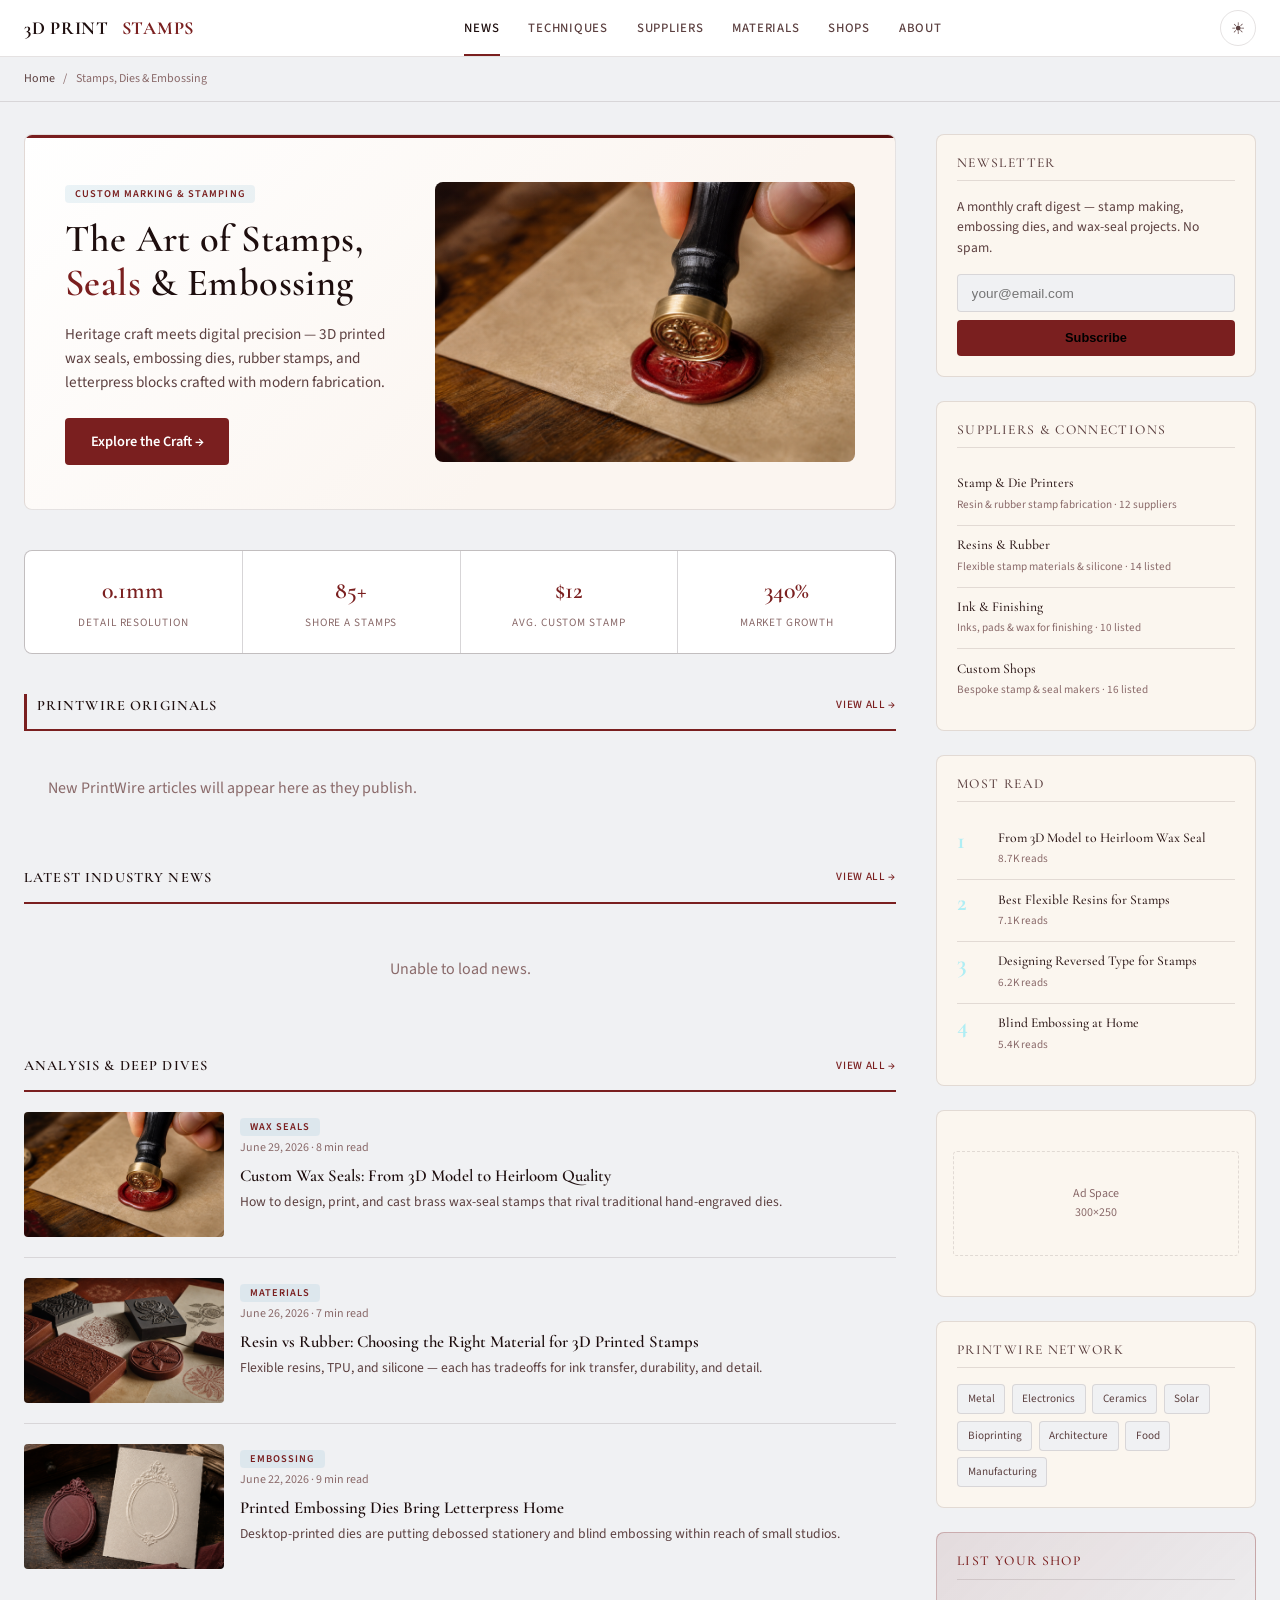
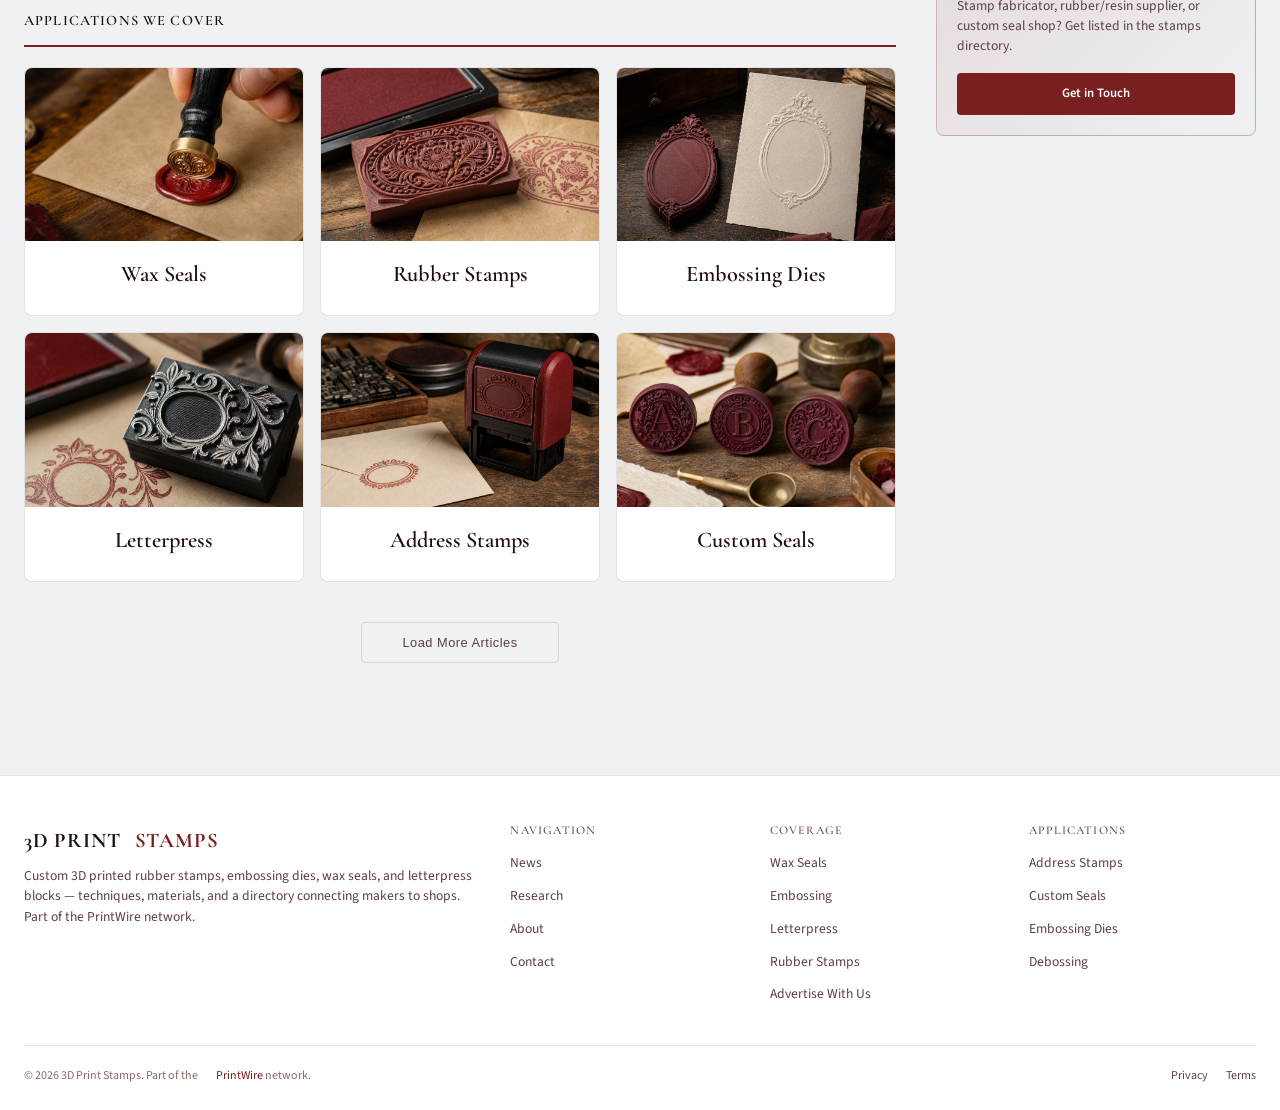
==== commit 34648580: "Restore Wax Seal signature hero: two-column split, accent CTA, wax-seal visual Co-Authored-By: Claud" ====
--- a/static/index.html
+++ b/static/index.html
@@ -45,20 +45,15 @@
 <div class="ed-layout">
   <div class="ed-main">
 
-    <article class="ed-hero">
-      <img src="images/st01_wax_seal.png" alt="3D printed wax seal and stamps">
-      <div class="ed-hero-overlay"></div>
-      <div class="ed-hero-content">
+    <article class="ed-hero-split">
+      <div class="ed-hero-split-text">
         <span class="ed-badge">Custom Marking &amp; Stamping</span>
-        <h1><a href="#">The Art of Stamps, Seals &amp; Embossing</a></h1>
-        <div class="ed-hero-meta">
-          <span>July 1, 2026</span>
-          <span>·</span>
-          <span>9 min read</span>
-          <span>·</span>
-          <span>By PrintWire Editorial</span>
-        </div>
+        <h1>The Art of Stamps, <span class="ed-hero-accent">Seals</span> &amp; Embossing</h1>
         <p class="ed-hero-excerpt">Heritage craft meets digital precision — 3D printed wax seals, embossing dies, rubber stamps, and letterpress blocks crafted with modern fabrication.</p>
+        <a href="/articles/" class="ed-hero-cta">Explore the Craft &rarr;</a>
+      </div>
+      <div class="ed-hero-visual">
+        <img src="images/st01_wax_seal.png" alt="3D printed wax seal and embossing detail">
       </div>
     </article>
 
--- a/static/css/editorial.css
+++ b/static/css/editorial.css
@@ -771,3 +771,44 @@
   --accent: #B04A4A; --bg: #1A1210; --bg-surface: #241816; --bg-card: #241816;
   --text: #F2E7E2; --heading: #FFFFFF; --border: rgba(255,255,255,0.09);
 } }
+/* ── Signature two-column hero (restored from approved mockup) ── */
+.ed-hero-accent { color: var(--accent); }
+.ed-hero-split {
+  display: grid;
+  grid-template-columns: 1fr 420px;
+  gap: 2.5rem;
+  align-items: center;
+  background: linear-gradient(135deg, var(--bg-card) 0%, var(--bg) 65%);
+  border: 1px solid var(--border);
+  border-radius: var(--radius);
+  padding: 2.75rem 2.5rem;
+  margin-bottom: 2.5rem;
+  position: relative;
+  overflow: hidden;
+}
+.ed-hero-split::before {
+  content: ''; position: absolute; top: 0; left: 0; right: 0; height: 3px;
+  background: linear-gradient(90deg, var(--accent), var(--accent-dark));
+}
+.ed-hero-split h1 { font-size: 2.4rem; line-height: 1.15; margin: 0.75rem 0 0.5rem; }
+.ed-hero-split .ed-hero-excerpt { max-width: none; margin-top: 1rem; }
+.ed-hero-cta {
+  display: inline-block; margin-top: 1.5rem;
+  padding: 0.7rem 1.6rem; border-radius: var(--radius-sm);
+  background: var(--accent); color: #fff; font-weight: 600; font-size: 0.9rem;
+  transition: transform var(--transition), box-shadow var(--transition);
+}
+.ed-hero-cta:hover { transform: translateY(-2px); box-shadow: 0 6px 20px var(--accent-dim); }
+.ed-hero-visual {
+  position: relative; border-radius: var(--radius); overflow: hidden; aspect-ratio: 3/2;
+}
+.ed-hero-visual img { width: 100%; height: 100%; object-fit: cover; display: block; }
+.ed-hero-visual::after {
+  content: ''; position: absolute; inset: 0;
+  background: linear-gradient(135deg, var(--accent-dim) 0%, transparent 60%);
+}
+@media (max-width: 768px) {
+  .ed-hero-split { grid-template-columns: 1fr; padding: 1.75rem 1.5rem; }
+  .ed-hero-split h1 { font-size: 1.7rem; }
+  .ed-hero-visual { order: -1; }
+}
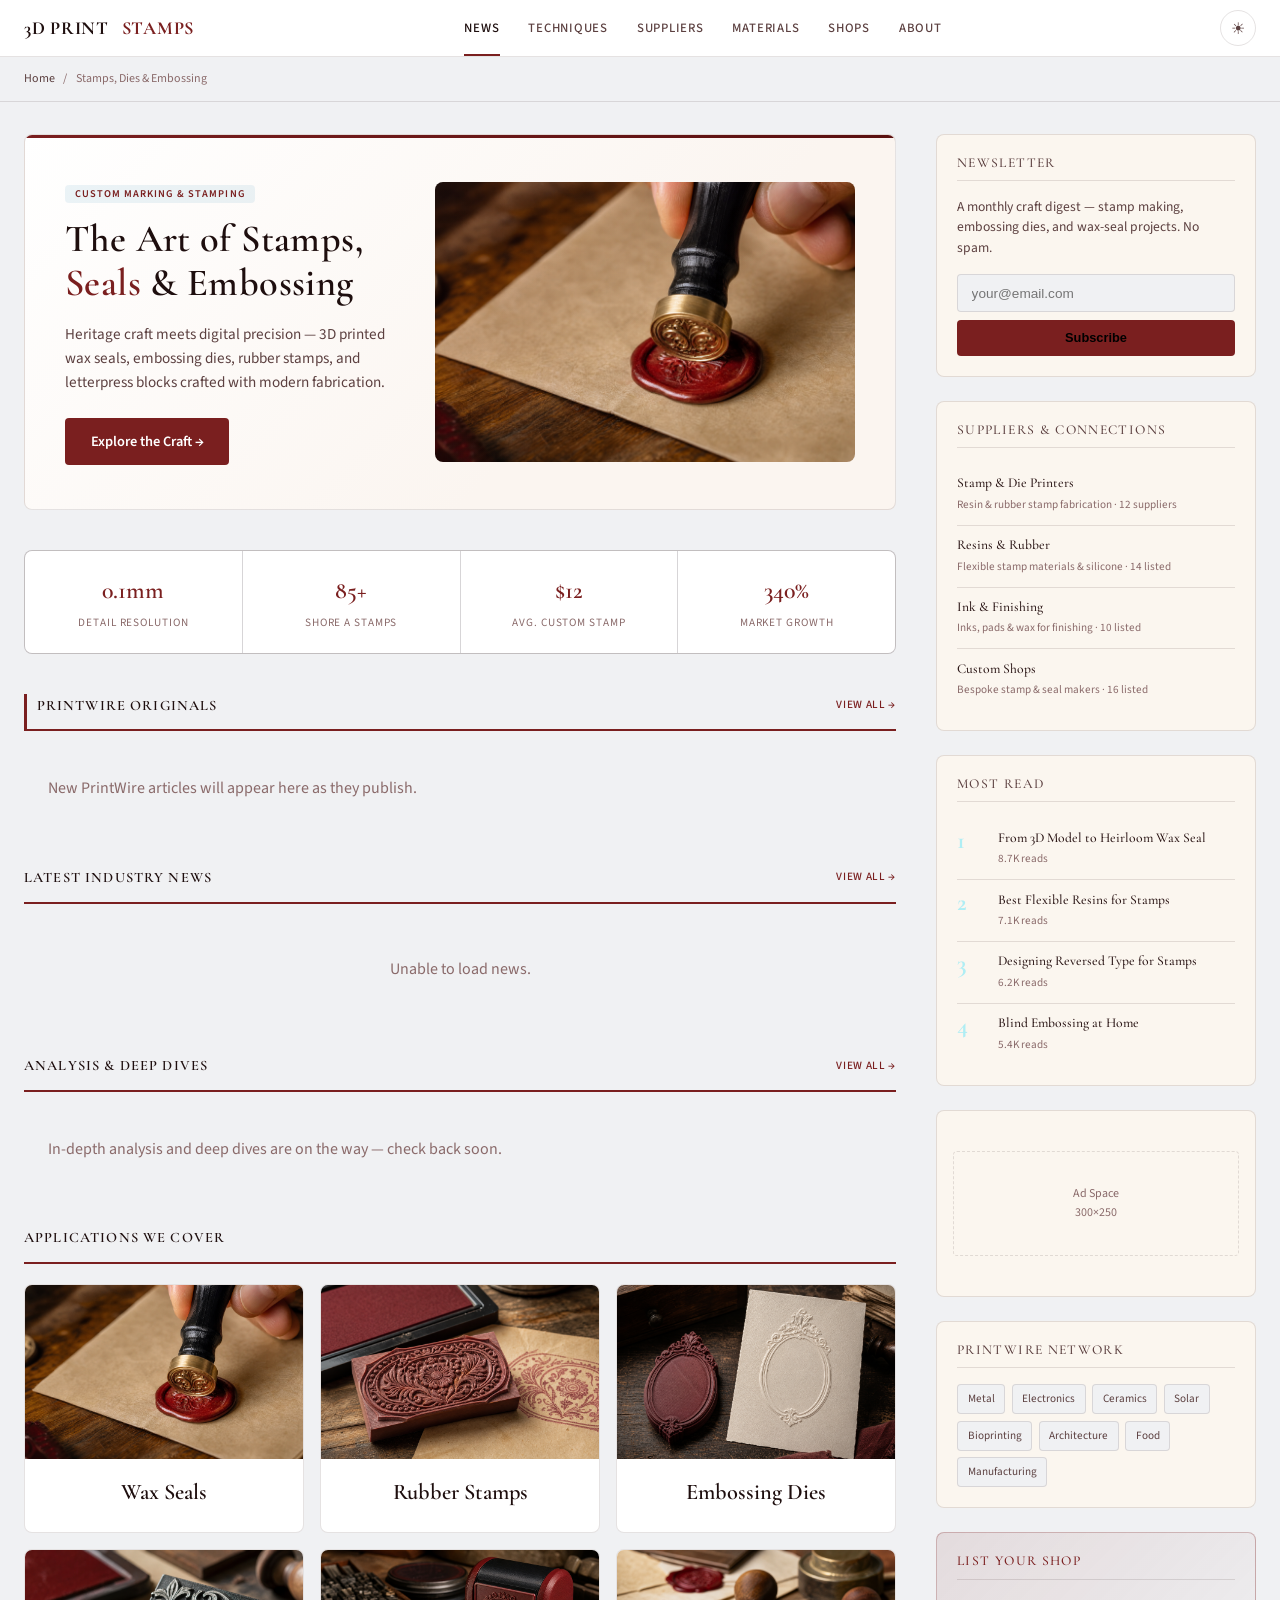
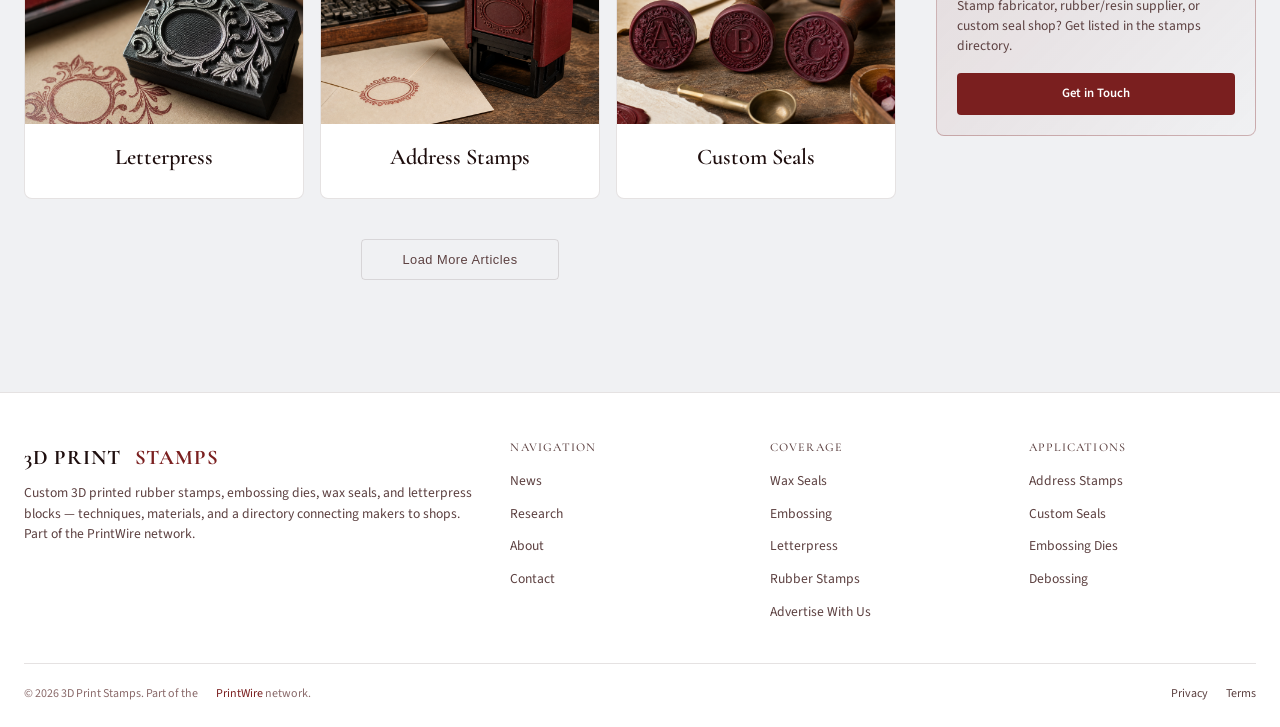
==== commit f683c484: "Wire up Analysis and Deep Dives section from network.json feed" ====
--- a/static/index.html
+++ b/static/index.html
@@ -94,36 +94,10 @@
 
     <div class="ed-section-label">
       Analysis &amp; Deep Dives
-      <a href="#">View All &rarr;</a>
-    </div>
-    <div class="ed-list">
-      <article class="ed-list-item">
-        <img src="images/st01_wax_seal.png" alt="Wax Seals">
-        <div>
-          <span class="ed-badge">Wax Seals</span>
-          <div class="ed-card-meta">June 29, 2026 · 8 min read</div>
-          <h3><a href="#">Custom Wax Seals: From 3D Model to Heirloom Quality</a></h3>
-          <p class="ed-card-excerpt">How to design, print, and cast brass wax-seal stamps that rival traditional hand-engraved dies.</p>
-        </div>
-      </article>
-      <article class="ed-list-item">
-        <img src="images/st08_rubber_resin.png" alt="Materials">
-        <div>
-          <span class="ed-badge">Materials</span>
-          <div class="ed-card-meta">June 26, 2026 · 7 min read</div>
-          <h3><a href="#">Resin vs Rubber: Choosing the Right Material for 3D Printed Stamps</a></h3>
-          <p class="ed-card-excerpt">Flexible resins, TPU, and silicone — each has tradeoffs for ink transfer, durability, and detail.</p>
-        </div>
-      </article>
-      <article class="ed-list-item">
-        <img src="images/st03_embossing_die.png" alt="Embossing">
-        <div>
-          <span class="ed-badge">Embossing</span>
-          <div class="ed-card-meta">June 22, 2026 · 9 min read</div>
-          <h3><a href="#">Printed Embossing Dies Bring Letterpress Home</a></h3>
-          <p class="ed-card-excerpt">Desktop-printed dies are putting debossed stationery and blind embossing within reach of small studios.</p>
-        </div>
-      </article>
+      <a href="/articles/">View All &rarr;</a>
+    </div>
+    <div class="ed-list" id="pwDeepDives">
+      <div style="padding:1.5rem;color:var(--text-faint);">Loading analysis…</div>
     </div>
 
     <div class="ed-section-label">
@@ -342,6 +316,16 @@
     { url: 'https://3dprintingindustry.com/feed/', name: '3DPI' }
   ];
 
+    function bestImg(item){
+    var raw = '';
+    var html = item.content || item.description || '';
+    var m = html.match(/<img[^>]+src=["']([^"'>]+)["']/i);
+    if (m) raw = m[1];
+    if (!raw) raw = (item.enclosure && item.enclosure.link) || item.thumbnail || '';
+    if (!raw) return '';
+    var full = raw.replace(/-\d{2,4}x\d{2,4}(?=\.(jpg|jpeg|png|webp|gif)(\?|$))/i, '');
+    return 'https://wsrv.nl/?url=' + encodeURIComponent(full) + '&w=800&h=534&fit=cover&a=attention&output=jpg&q=82';
+  }
   var api = 'https://api.rss2json.com/v1/api.json?rss_url=';
   var rss = [];
   var localArts = [];
@@ -403,7 +387,7 @@
             rss.push({ title: item.title, link: item.link,
               desc: stripHtml(item.description).substring(0,140) + '…',
               date: item.pubDate, source: feed.name, local: false,
-              img: item.thumbnail || (item.enclosure && item.enclosure.link) || '' });
+              img: bestImg(item) });
           });
         }
       })
@@ -424,6 +408,31 @@
       : '<div style="grid-column:1/-1;text-align:center;padding:2rem;color:var(--text-faint);">Unable to load news.</div>';
   }
 })();
+
+// -- Analysis & Deep Dives: PrintWire catalog in list format --
+(function(){
+  var box = document.getElementById('pwDeepDives');
+  if (!box) return;
+  function esc(s){var d=document.createElement('div');d.appendChild(document.createTextNode(s==null?'':s));return d.innerHTML;}
+  var empty = '<div style="padding:1.5rem;color:var(--text-faint);">In-depth analysis and deep dives are on the way — check back soon.</div>';
+  fetch('network.json',{cache:'no-store'})
+    .then(function(r){ return r.ok ? r.json() : []; })
+    .then(function(items){
+      items = (items || []).slice();
+      items.sort(function(a,b){ return (b.iso||'').localeCompare(a.iso||''); });
+      if (!items.length){ box.innerHTML = empty; return; }
+      box.innerHTML = items.slice(0,8).map(function(a){
+        var img = a.img ? '<img src="'+esc(a.img)+'" alt="" loading="lazy">' : '';
+        var meta = esc(a.date||'') + (a.origin ? ' · '+esc(a.origin) : '');
+        return '<article class="ed-list-item">'+img+'<div>'+
+          '<div class="ed-card-meta">'+meta+'</div>'+
+          '<h3><a href="'+esc(a.url)+'">'+esc(a.title)+'</a></h3>'+
+          '<p class="ed-card-excerpt">'+esc(a.summary||'')+'</p>'+
+          '</div></article>';
+      }).join('');
+    })
+    .catch(function(){ box.innerHTML = empty; });
+})();
 </script>
 </body>
 </html>
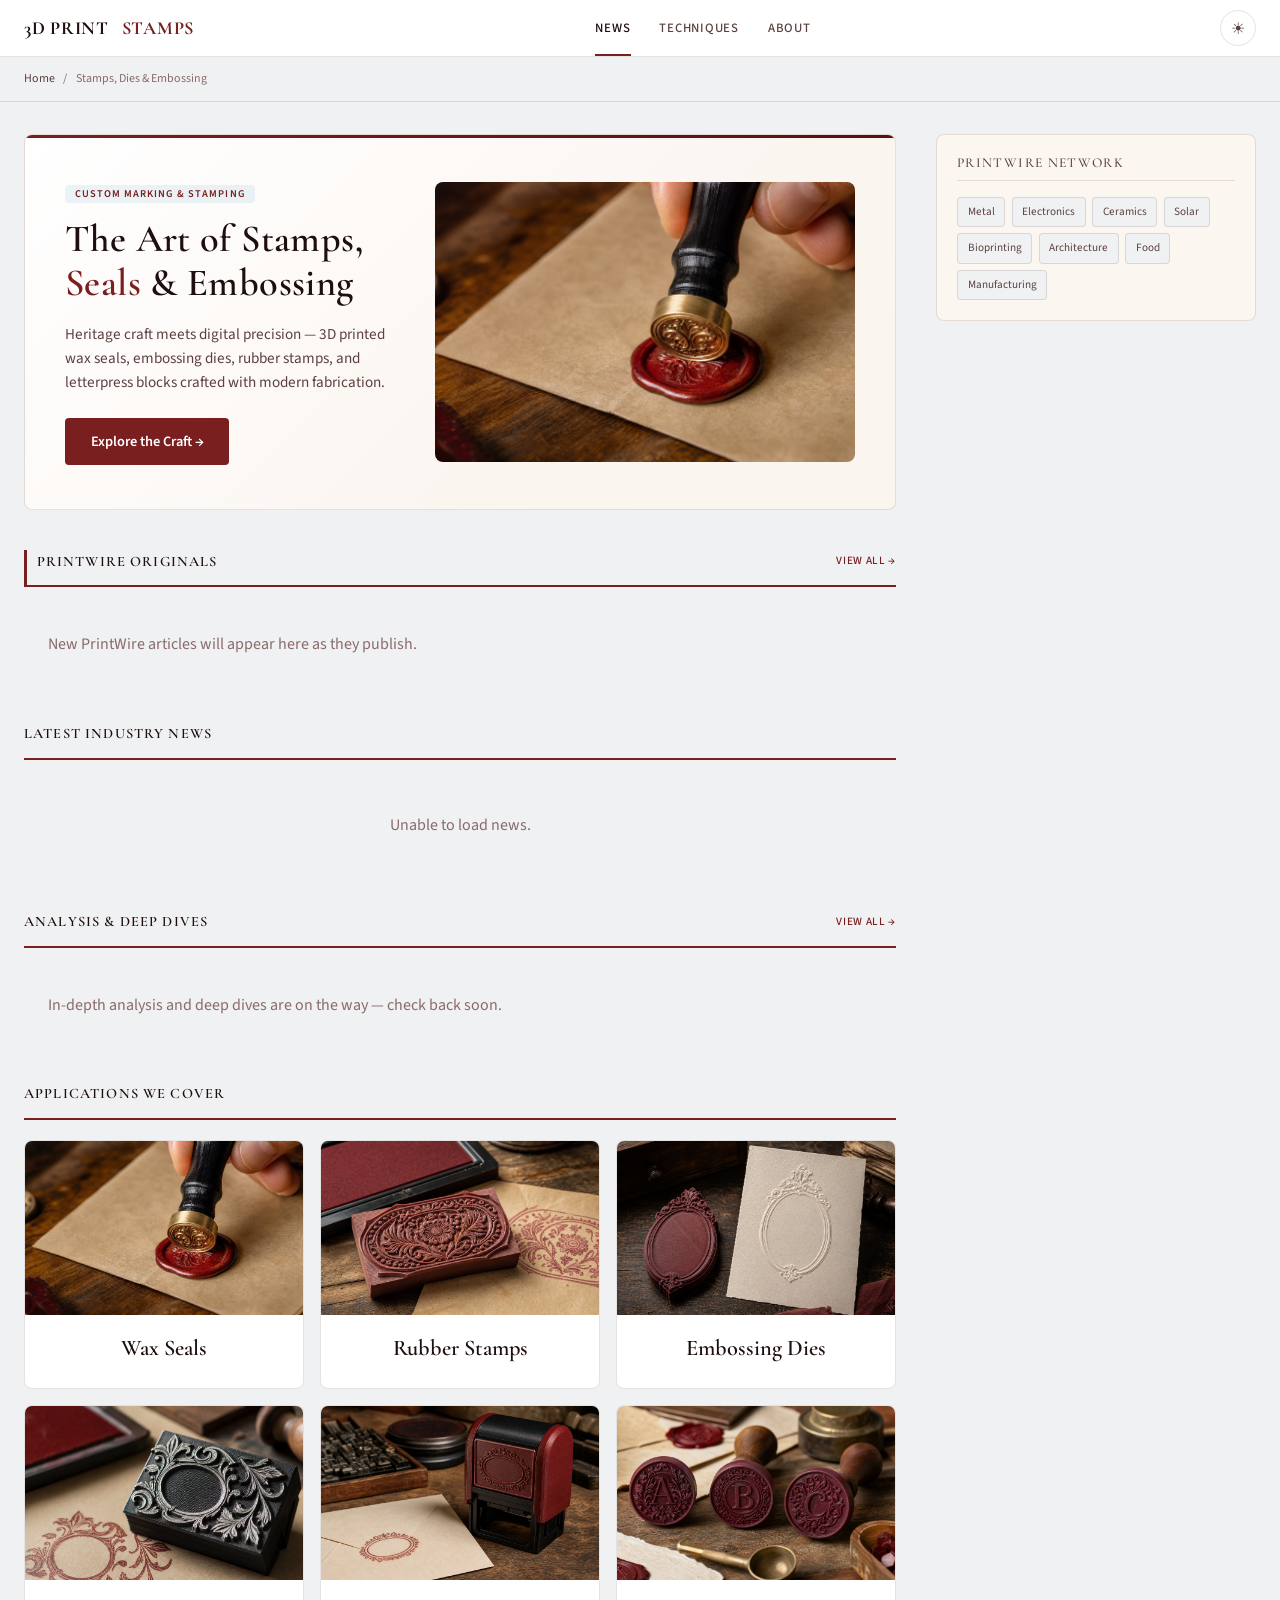
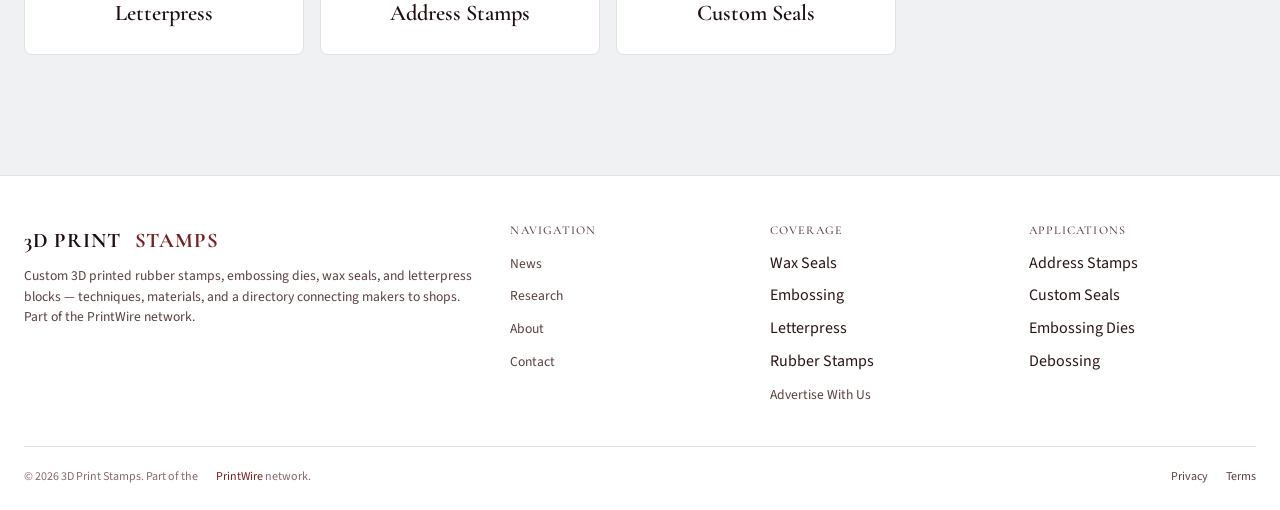
==== commit e56de9e7: "Site fixes: remove fabricated content and false claims, add privacy and terms Fix batch of 2026-11-2" ====
--- a/static/index.html
+++ b/static/index.html
@@ -29,9 +29,6 @@
     <nav class="ed-nav">
       <a href="index.html" class="active">News</a>
       <a href="/articles/">Techniques</a>
-      <a href="#suppliers">Suppliers</a>
-      <a href="#suppliers">Materials</a>
-      <a href="#suppliers">Shops</a>
       <a href="about.html">About</a>
     </nav>
     <button class="ed-theme-toggle" id="themeToggle" aria-label="Toggle light/dark mode" title="Toggle light/dark mode">&#9790;</button>
@@ -57,24 +54,6 @@
       </div>
     </article>
 
-    <div class="ed-stats">
-      <div class="ed-stat">
-        <div class="ed-stat-value">0.1mm</div>
-        <div class="ed-stat-label">Detail Resolution</div>
-      </div>
-      <div class="ed-stat">
-        <div class="ed-stat-value">85+</div>
-        <div class="ed-stat-label">Shore A Stamps</div>
-      </div>
-      <div class="ed-stat">
-        <div class="ed-stat-value">$12</div>
-        <div class="ed-stat-label">Avg. Custom Stamp</div>
-      </div>
-      <div class="ed-stat">
-        <div class="ed-stat-value">340%</div>
-        <div class="ed-stat-label">Market Growth</div>
-      </div>
-    </div>
 
     <div class="ed-section-label" style="border-left:3px solid var(--accent);padding-left:0.6rem;">
       PrintWire Originals
@@ -86,7 +65,7 @@
 
     <div class="ed-section-label">
       Latest Industry News
-      <a href="#">View All &rarr;</a>
+      
     </div>
     <div class="ed-card-grid" id="newsGrid">
       <div style="grid-column: 1/-1; text-align:center; padding:2rem; color:var(--text-faint);">Loading latest news…</div>
@@ -104,117 +83,40 @@
       Applications We Cover
     </div>
     <div class="ed-card-grid" style="grid-template-columns: repeat(3, 1fr); gap: 1rem; margin-bottom: 2.5rem;">
-      <a href="#" class="ed-card" style="text-align:center;">
+      <div class="ed-card" style="text-align:center;">
         <img class="ed-card-img" src="images/st01_wax_seal.png" alt="Wax Seals">
         <div class="ed-card-body"><h3>Wax Seals</h3></div>
-      </a>
-      <a href="#" class="ed-card" style="text-align:center;">
+      </div>
+      <div class="ed-card" style="text-align:center;">
         <img class="ed-card-img" src="images/st02_stamp_block.png" alt="Rubber Stamps">
         <div class="ed-card-body"><h3>Rubber Stamps</h3></div>
-      </a>
-      <a href="#" class="ed-card" style="text-align:center;">
+      </div>
+      <div class="ed-card" style="text-align:center;">
         <img class="ed-card-img" src="images/st03_embossing_die.png" alt="Embossing Dies">
         <div class="ed-card-body"><h3>Embossing Dies</h3></div>
-      </a>
-      <a href="#" class="ed-card" style="text-align:center;">
+      </div>
+      <div class="ed-card" style="text-align:center;">
         <img class="ed-card-img" src="images/st04_letterpress.png" alt="Letterpress">
         <div class="ed-card-body"><h3>Letterpress</h3></div>
-      </a>
-      <a href="#" class="ed-card" style="text-align:center;">
+      </div>
+      <div class="ed-card" style="text-align:center;">
         <img class="ed-card-img" src="images/st06_address_stamp.png" alt="Address Stamps">
         <div class="ed-card-body"><h3>Address Stamps</h3></div>
-      </a>
-      <a href="#" class="ed-card" style="text-align:center;">
+      </div>
+      <div class="ed-card" style="text-align:center;">
         <img class="ed-card-img" src="images/st05_custom_seal.png" alt="Custom Seals">
         <div class="ed-card-body"><h3>Custom Seals</h3></div>
-      </a>
-    </div>
-
-    <div class="ed-load-more">
-      <button>Load More Articles</button>
-    </div>
+      </div>
+    </div>
+
 
   </div>
 
   <aside class="ed-sidebar">
 
-    <div class="ed-sidebar-block ed-newsletter">
-      <h4>Newsletter</h4>
-      <p>A monthly craft digest — stamp making, embossing dies, and wax-seal projects. No spam.</p>
-      <form action="https://api.web3forms.com/submit" method="POST" onsubmit="this.querySelector('button').textContent='Subscribed!';this.querySelector('button').disabled=true;">
-        <input type="hidden" name="access_key" value="6f33053b-6d08-414b-9615-665f88c98da8">
-        <input type="hidden" name="subject" value="Newsletter Signup — 3dprintstamps.com">
-        <input type="hidden" name="from_name" value="Newsletter Signup">
-        <input type="email" name="email" placeholder="your@email.com" required>
-        <button type="submit">Subscribe</button>
-      </form>
-    </div>
-
-    <div class="ed-sidebar-block" id="suppliers">
-      <h4>Suppliers &amp; Connections</h4>
-      <div class="ed-popular-item">
-        <div>
-          <h3><a href="#">Stamp &amp; Die Printers</a></h3>
-          <div class="ed-popular-meta">Resin &amp; rubber stamp fabrication · 12 suppliers</div>
-        </div>
-      </div>
-      <div class="ed-popular-item">
-        <div>
-          <h3><a href="#">Resins &amp; Rubber</a></h3>
-          <div class="ed-popular-meta">Flexible stamp materials &amp; silicone · 14 listed</div>
-        </div>
-      </div>
-      <div class="ed-popular-item">
-        <div>
-          <h3><a href="#">Ink &amp; Finishing</a></h3>
-          <div class="ed-popular-meta">Inks, pads &amp; wax for finishing · 10 listed</div>
-        </div>
-      </div>
-      <div class="ed-popular-item">
-        <div>
-          <h3><a href="#">Custom Shops</a></h3>
-          <div class="ed-popular-meta">Bespoke stamp &amp; seal makers · 16 listed</div>
-        </div>
-      </div>
-    </div>
-
-    <div class="ed-sidebar-block">
-      <h4>Most Read</h4>
-      <div class="ed-popular-item">
-        <span class="ed-popular-num">1</span>
-        <div>
-          <h3><a href="#">From 3D Model to Heirloom Wax Seal</a></h3>
-          <div class="ed-popular-meta">8.7K reads</div>
-        </div>
-      </div>
-      <div class="ed-popular-item">
-        <span class="ed-popular-num">2</span>
-        <div>
-          <h3><a href="#">Best Flexible Resins for Stamps</a></h3>
-          <div class="ed-popular-meta">7.1K reads</div>
-        </div>
-      </div>
-      <div class="ed-popular-item">
-        <span class="ed-popular-num">3</span>
-        <div>
-          <h3><a href="#">Designing Reversed Type for Stamps</a></h3>
-          <div class="ed-popular-meta">6.2K reads</div>
-        </div>
-      </div>
-      <div class="ed-popular-item">
-        <span class="ed-popular-num">4</span>
-        <div>
-          <h3><a href="#">Blind Embossing at Home</a></h3>
-          <div class="ed-popular-meta">5.4K reads</div>
-        </div>
-      </div>
-    </div>
-
-    <div class="ed-sidebar-block" style="text-align:center; color: var(--text-faint); font-size: 0.75rem; padding: 2.5rem 1rem;">
-      <div style="border: 1px dashed var(--border); border-radius: 4px; padding: 2rem 1rem;">
-        Ad Space<br>300×250
-      </div>
-    </div>
+
+
+
 
     <div class="ed-sidebar-block">
       <h4>PrintWire Network</h4>
@@ -230,11 +132,6 @@
       </div>
     </div>
 
-    <div class="ed-sidebar-block" style="background: linear-gradient(135deg, var(--accent-dim), transparent); border-color: var(--border-accent);">
-      <h4 style="color: var(--accent);">List Your Shop</h4>
-      <p style="font-size: 0.85rem; color: var(--text-dim); margin-bottom: 1rem; line-height: 1.5;">Stamp fabricator, rubber/resin supplier, or custom seal shop? Get listed in the stamps directory.</p>
-      <a href="contact.html" style="display:block;text-align:center;padding:0.65rem;background:var(--accent);border-radius:4px;color:#fff;font-weight:600;font-size:0.8rem;transition:background 0.25s;" onmouseover="this.style.background='var(--accent-dark)'" onmouseout="this.style.background='var(--accent)'">Get in Touch</a>
-    </div>
 
   </aside>
 </div>
@@ -257,28 +154,28 @@
     <div>
       <h4>Coverage</h4>
       <ul>
-        <li><a href="#">Wax Seals</a></li>
-        <li><a href="#">Embossing</a></li>
-        <li><a href="#">Letterpress</a></li>
-        <li><a href="#">Rubber Stamps</a></li>
+        <li>Wax Seals</li>
+        <li>Embossing</li>
+        <li>Letterpress</li>
+        <li>Rubber Stamps</li>
         <li><a href="advertise.html">Advertise With Us</a></li>
       </ul>
     </div>
     <div>
       <h4>Applications</h4>
       <ul>
-        <li><a href="#">Address Stamps</a></li>
-        <li><a href="#">Custom Seals</a></li>
-        <li><a href="#">Embossing Dies</a></li>
-        <li><a href="#">Debossing</a></li>
+        <li>Address Stamps</li>
+        <li>Custom Seals</li>
+        <li>Embossing Dies</li>
+        <li>Debossing</li>
       </ul>
     </div>
   </div>
   <div class="ed-footer-bottom">
     <span>&copy; 2026 3D Print Stamps. Part of the <a href="https://3dprint.space" style="color:var(--accent);">PrintWire</a> network.</span>
     <span>
-      <a href="#">Privacy</a>
-      <a href="#">Terms</a>
+      <a href="/privacy.html">Privacy</a>
+      <a href="/terms.html">Terms</a>
     </span>
   </div>
 </footer>
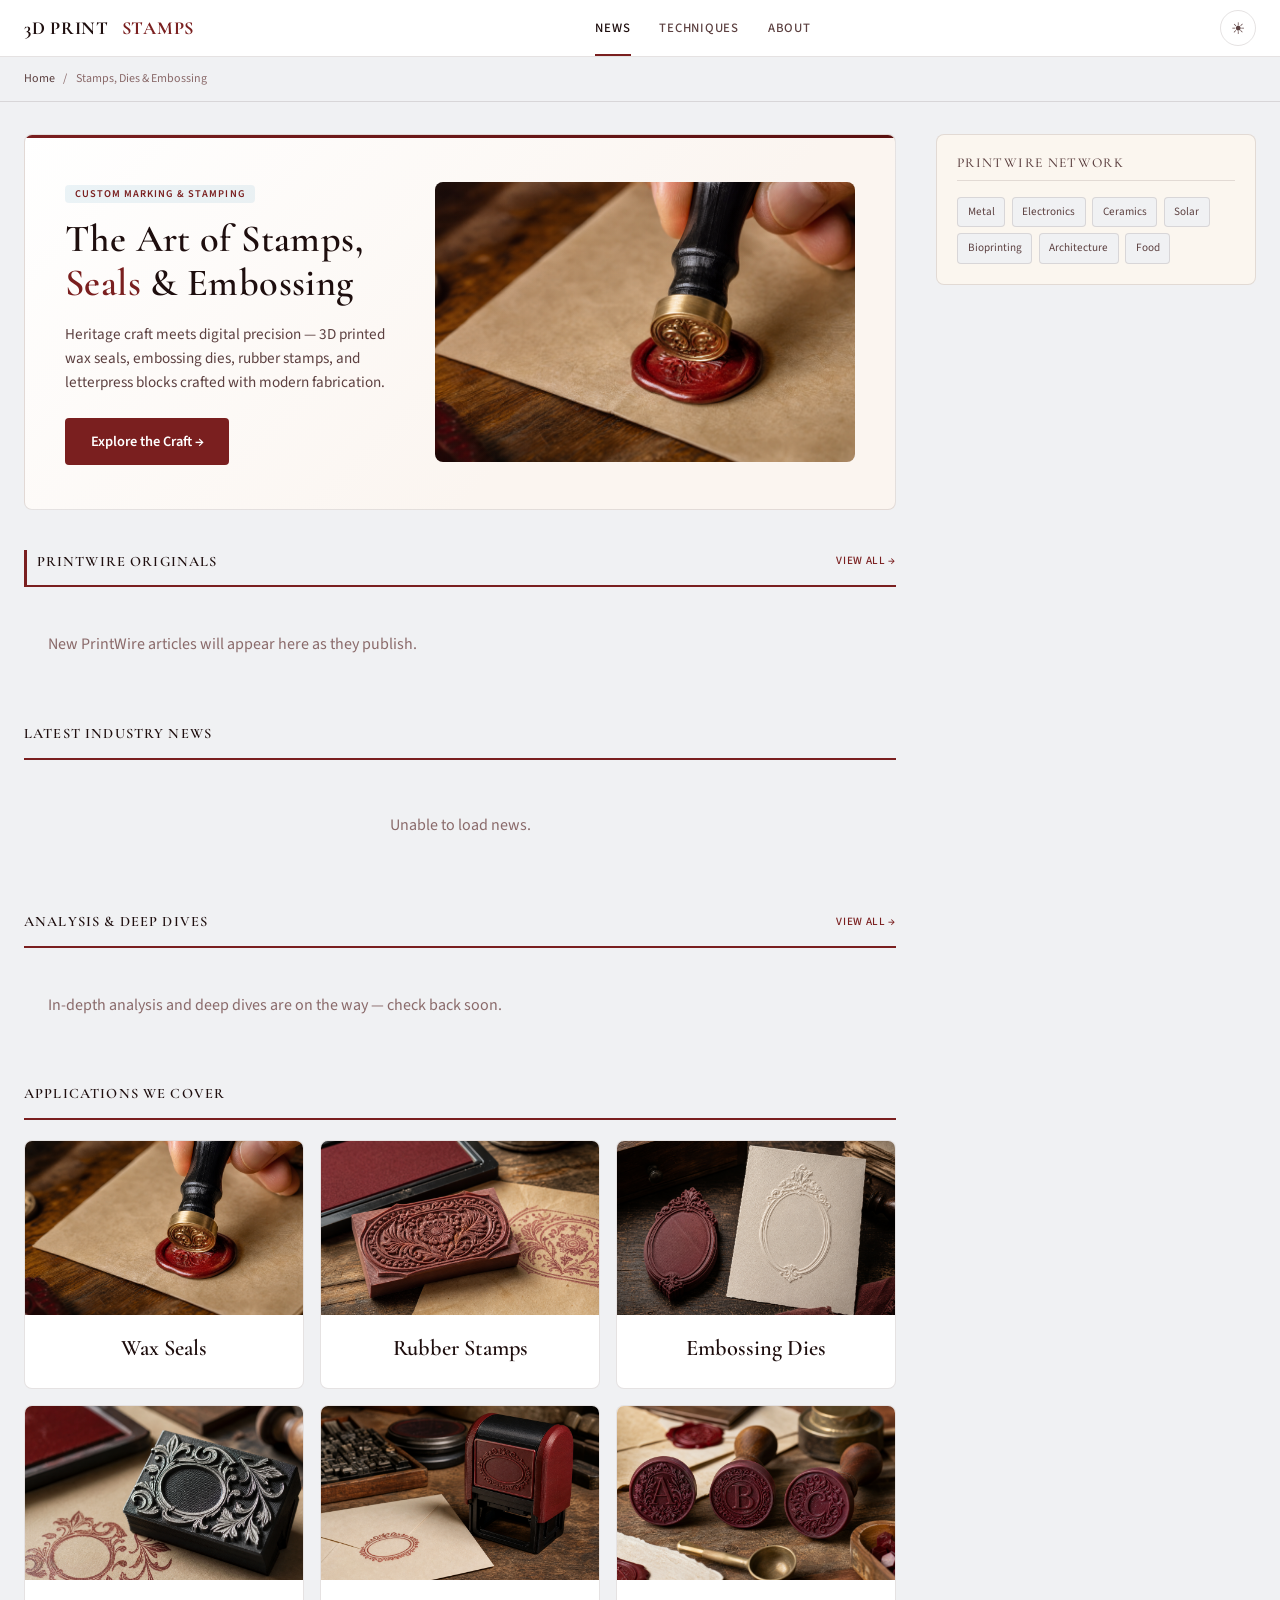
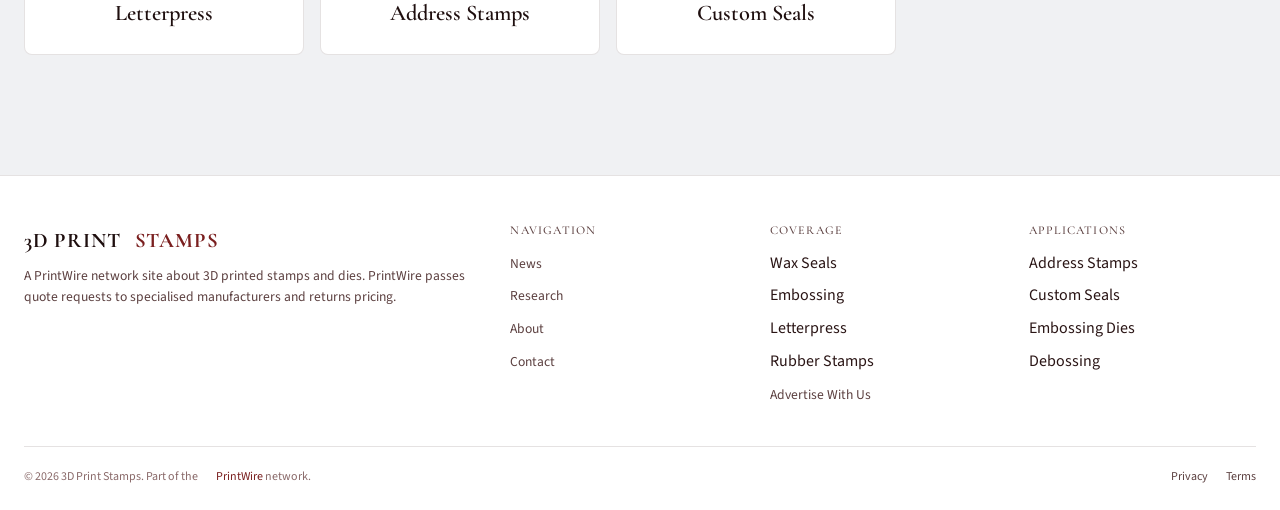
==== commit 416ed4e9: "Site fixes round 2: honest head tags and footers, own name and niche, quote form Round 2 of 2026-11-" ====
--- a/static/index.html
+++ b/static/index.html
@@ -3,16 +3,16 @@
 <head>
   <meta charset="UTF-8">
   <meta name="viewport" content="width=device-width, initial-scale=1.0">
-  <meta name="description" content="3D Print Stamps: custom 3D printed rubber stamps, embossing dies, wax seals, and letterpress blocks — techniques, materials, and a maker directory.">
-  <title>3D Print Stamps — Stamps, Dies &amp; Embossing News &amp; Suppliers</title>
+  <meta name="description" content="3D Print Stamps is a PrintWire network site about 3D printed stamps and dies. PrintWire passes quote requests to specialised manufacturers and returns pricing. PrintWire does not manufacture parts itself.">
+  <title>3D Print Stamps | 3D printed stamps and dies</title>
   <link rel="preconnect" href="https://fonts.googleapis.com">
   <link rel="preconnect" href="https://fonts.gstatic.com" crossorigin>
   <link href="https://fonts.googleapis.com/css2?family=Cormorant+Garamond:wght@400;500;600;700&family=Source+Sans+3:wght@400;500;600&display=swap" rel="stylesheet">
   <link rel="stylesheet" href="css/editorial.css">
   <link rel="icon" type="image/svg+xml" href="/favicon.svg">
   <meta property="og:type" content="website">
-  <meta property="og:title" content="3D Print Stamps — Stamps, Dies &amp; Embossing News &amp; Suppliers">
-  <meta property="og:description" content="3D Print Stamps: custom 3D printed rubber stamps, embossing dies, wax seals, and letterpress blocks — techniques, materials, and a maker directory.">
+  <meta property="og:title" content="3D Print Stamps | 3D printed stamps and dies">
+  <meta property="og:description" content="3D Print Stamps is a PrintWire network site about 3D printed stamps and dies. PrintWire passes quote requests to specialised manufacturers and returns pricing. PrintWire does not manufacture parts itself.">
   <meta property="og:image" content="https://3dprintstamps.com/images/st01_wax_seal.png">
   <meta property="og:url" content="https://3dprintstamps.com/">
   <meta name="twitter:card" content="summary_large_image">
@@ -128,7 +128,6 @@
         <a href="https://3dprinttissue.com">Bioprinting</a>
         <a href="https://3dprintarchitecture.com">Architecture</a>
         <a href="https://3dprintfood.com">Food</a>
-        <a href="https://sendcutship.com">Manufacturing</a>
       </div>
     </div>
 
@@ -140,7 +139,7 @@
   <div class="ed-footer-inner">
     <div class="ed-footer-brand">
       <div class="ed-logo" style="font-size:1.3rem; margin-bottom: 0.5rem;">3D&nbsp;PRINT&nbsp;<span class="ed-logo-accent">STAMPS</span></div>
-      <p>Custom 3D printed rubber stamps, embossing dies, wax seals, and letterpress blocks — techniques, materials, and a directory connecting makers to shops. Part of the PrintWire network.</p>
+      <p>A PrintWire network site about 3D printed stamps and dies. PrintWire passes quote requests to specialised manufacturers and returns pricing.</p>
     </div>
     <div>
       <h4>Navigation</h4>
